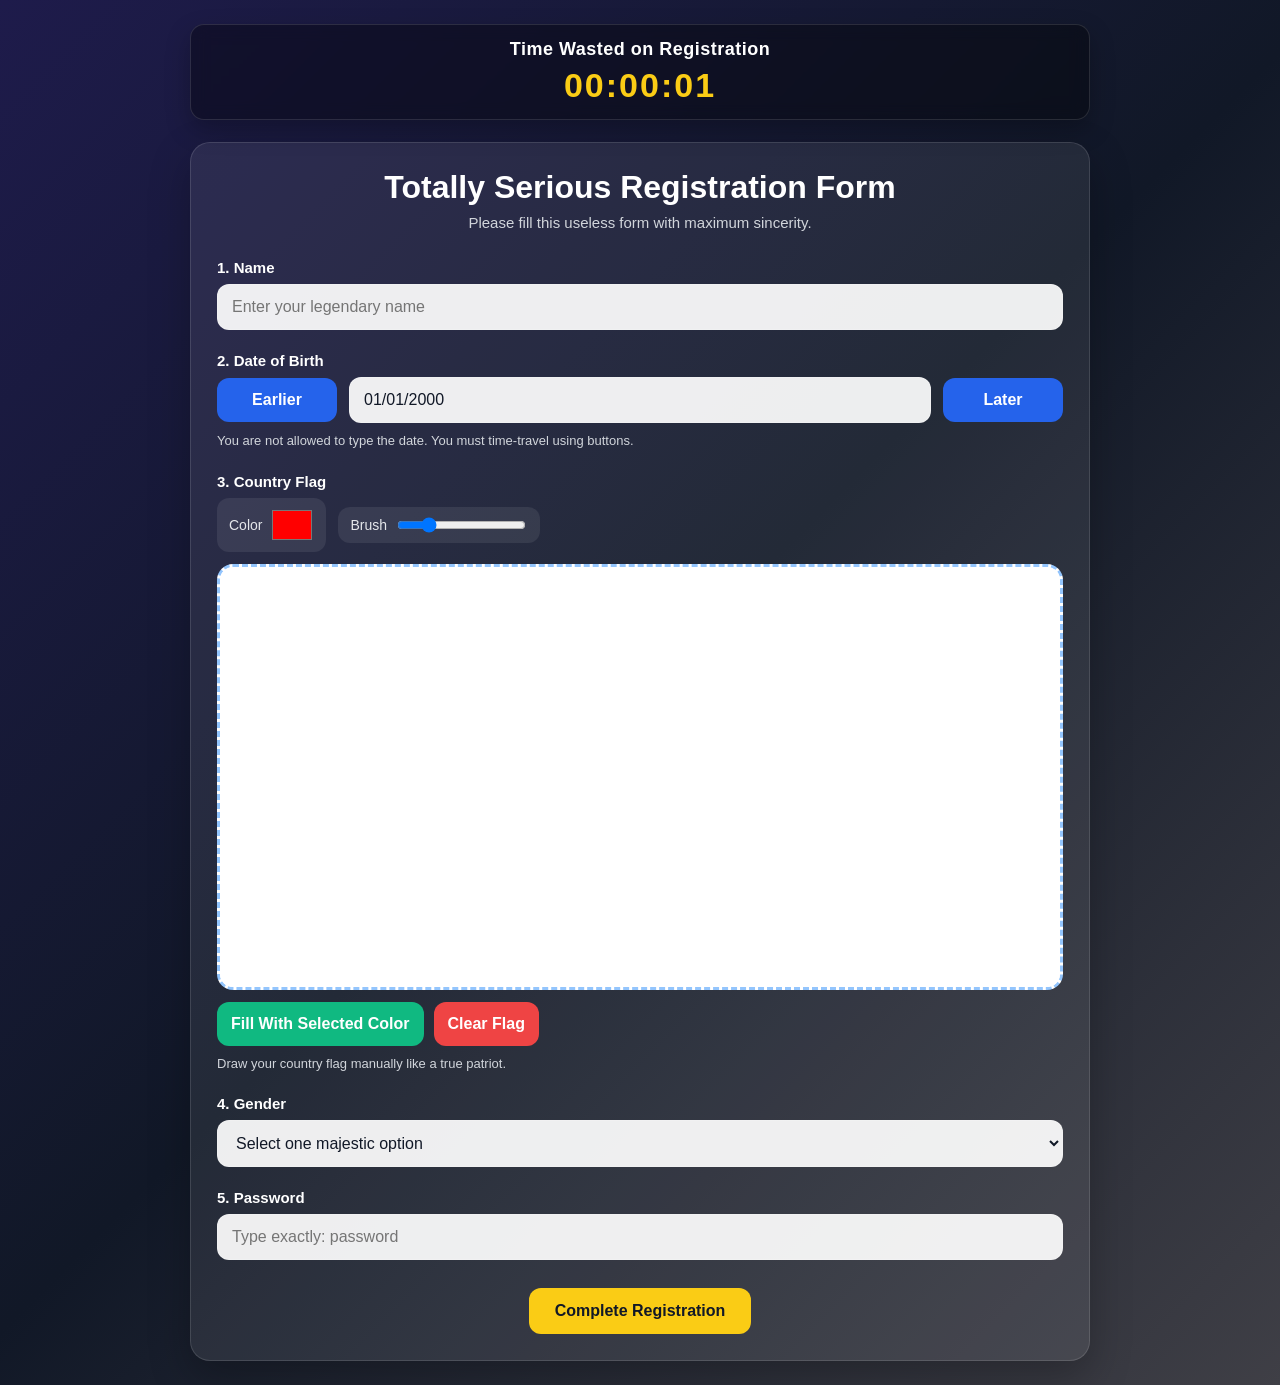
==== index.html @ bf83238d "verify" ====
<!DOCTYPE html>
<html lang="en">
<head>
  <meta charset="UTF-8" />
  <meta name="viewport" content="width=device-width, initial-scale=1.0" />
  <title>Backchod Registration</title>
  <style>
    * {
      box-sizing: border-box;
    }

    body {
      margin: 0;
      font-family: Arial, Helvetica, sans-serif;
      background: linear-gradient(135deg, #1e1b4b, #111827, #3f3f46);
      color: #fff;
      min-height: 100vh;
      padding: 24px;
    }

    .page {
      max-width: 900px;
      margin: 0 auto;
    }

    .wasted-time {
      position: sticky;
      top: 0;
      z-index: 10;
      background: rgba(0, 0, 0, 0.35);
      backdrop-filter: blur(8px);
      border: 1px solid rgba(255,255,255,0.12);
      border-radius: 14px;
      padding: 14px 18px;
      margin-bottom: 22px;
      text-align: center;
      box-shadow: 0 10px 24px rgba(0,0,0,0.25);
    }

    .wasted-time h1 {
      margin: 0 0 6px 0;
      font-size: 18px;
      font-weight: 700;
      letter-spacing: 0.5px;
    }

    .timer {
      font-size: 34px;
      font-weight: 800;
      color: #facc15;
      letter-spacing: 2px;
    }

    .card {
      background: rgba(255,255,255,0.08);
      border: 1px solid rgba(255,255,255,0.12);
      border-radius: 20px;
      padding: 26px;
      box-shadow: 0 16px 40px rgba(0,0,0,0.25);
    }

    .title {
      text-align: center;
      margin: 0 0 8px 0;
      font-size: 32px;
    }

    .subtitle {
      text-align: center;
      margin: 0 0 28px 0;
      color: #d1d5db;
      font-size: 15px;
    }

    .field {
      margin-bottom: 22px;
    }

    label {
      display: block;
      margin-bottom: 8px;
      font-weight: 700;
      font-size: 15px;
    }

    input,
    select,
    button {
      font: inherit;
    }

    input[type="text"],
    .date-display,
    select {
      width: 100%;
      padding: 13px 14px;
      border-radius: 12px;
      border: 1px solid rgba(255,255,255,0.15);
      background: rgba(255,255,255,0.92);
      color: #111827;
      outline: none;
    }

    input[type="text"]:focus,
    select:focus {
      border-color: #60a5fa;
      box-shadow: 0 0 0 3px rgba(96,165,250,0.2);
    }

    .date-controls {
      display: grid;
      grid-template-columns: 120px 1fr 120px;
      gap: 12px;
      align-items: center;
    }

    .btn {
      border: none;
      border-radius: 12px;
      padding: 13px 14px;
      cursor: pointer;
      font-weight: 700;
      transition: 0.2s ease;
    }

    .btn:hover {
      transform: translateY(-1px);
    }

    .btn-small {
      background: #2563eb;
      color: white;
    }

    .btn-small:hover {
      background: #1d4ed8;
    }

    .flag-tools {
      display: flex;
      flex-wrap: wrap;
      gap: 12px;
      margin-bottom: 12px;
      align-items: center;
    }

    .tool-group {
      display: flex;
      align-items: center;
      gap: 8px;
      background: rgba(255,255,255,0.08);
      padding: 8px 12px;
      border-radius: 12px;
    }

    .tool-group span {
      font-size: 14px;
      color: #e5e7eb;
    }

    input[type="color"] {
      width: 44px;
      height: 38px;
      border: none;
      background: transparent;
      padding: 0;
      cursor: pointer;
    }

    input[type="range"] {
      cursor: pointer;
    }

    canvas {
      width: 100%;
      max-width: 100%;
      height: auto;
      background: #ffffff;
      border: 3px dashed #93c5fd;
      border-radius: 16px;
      display: block;
      touch-action: none;
    }

    .canvas-actions {
      display: flex;
      gap: 10px;
      margin-top: 12px;
    }

    .btn-clear {
      background: #ef4444;
      color: white;
    }

    .btn-clear:hover {
      background: #dc2626;
    }

    .btn-fill {
      background: #10b981;
      color: white;
    }

    .btn-fill:hover {
      background: #059669;
    }

    .help-text {
      margin-top: 8px;
      color: #d1d5db;
      font-size: 13px;
      line-height: 1.5;
    }

    .message {
      margin-top: 8px;
      font-size: 14px;
      font-weight: 700;
    }

    .error {
      color: #fca5a5;
    }

    .success {
      color: #86efac;
    }

    .submit-wrap {
      text-align: center;
      margin-top: 28px;
    }

    .submit-btn {
      background: #facc15;
      color: #111827;
      padding: 14px 26px;
      font-size: 16px;
      min-width: 220px;
    }

    .submit-btn:hover {
      background: #eab308;
    }

    .result {
      margin-top: 22px;
      padding: 16px;
      border-radius: 14px;
      background: rgba(255,255,255,0.08);
      border: 1px solid rgba(255,255,255,0.1);
      line-height: 1.6;
      display: none;
    }

    @media (max-width: 700px) {
      .date-controls {
        grid-template-columns: 1fr;
      }

      .title {
        font-size: 26px;
      }

      .timer {
        font-size: 28px;
      }

      .card {
        padding: 18px;
      }
    }
  </style>
</head>
<body>
  <div class="page">
    <div class="wasted-time">
      <h1>Time Wasted on Registration</h1>
      <div class="timer" id="timer">00:00:00</div>
    </div>

    <div class="card">
      <h2 class="title">Totally Serious Registration Form</h2>
      <p class="subtitle">Please fill this useless form with maximum sincerity.</p>

      <form id="registrationForm">
        <div class="field">
          <label for="name">1. Name</label>
          <input type="text" id="name" placeholder="Enter your legendary name" required />
        </div>

        <div class="field">
          <label>2. Date of Birth</label>
          <div class="date-controls">
            <button type="button" class="btn btn-small" id="earlierBtn">Earlier</button>
            <div class="date-display" id="dateDisplay">01/01/2000</div>
            <button type="button" class="btn btn-small" id="laterBtn">Later</button>
          </div>
          <div class="help-text">
            You are not allowed to type the date. You must time-travel using buttons.
          </div>
        </div>

        <div class="field">
          <label>3. Country Flag</label>
          <div class="flag-tools">
            <div class="tool-group">
              <span>Color</span>
              <input type="color" id="colorPicker" value="#ff0000" />
            </div>

            <div class="tool-group">
              <span>Brush</span>
              <input type="range" id="brushSize" min="2" max="30" value="8" />
            </div>
          </div>

          <canvas id="flagCanvas" width="760" height="380"></canvas>

          <div class="canvas-actions">
            <button type="button" class="btn btn-fill" id="fillCanvasBtn">Fill With Selected Color</button>
            <button type="button" class="btn btn-clear" id="clearCanvasBtn">Clear Flag</button>
          </div>

          <div class="help-text">
            Draw your country flag manually like a true patriot.
          </div>
        </div>

        <div class="field">
          <label for="gender">4. Gender</label>
          <select id="gender" required>
            <option value="">Select one majestic option</option>
            <option>Male</option>
            <option>Female</option>
            <option>Non-binary</option>
            <option>Agender</option>
            <option>Bigender</option>
            <option>Genderfluid</option>
            <option>Transgender</option>
            <option>Intersex</option>
            <option>Two-Spirit</option>
            <option>Demiboy</option>
            <option>Demigirl</option>
            <option>Androgynous</option>
            <option>Questioning</option>
            <option>Prefer not to say</option>
            <option>Prefer to say too much</option>
            <option>Ancient Being</option>
            <option>Attack Helicopter</option>
            <option>Toaster</option>
            <option>Quantum Fog</option>
            <option>NPC</option>
            <option>Main Character</option>
            <option>Side Character</option>
            <option>Villain Arc</option>
            <option>Cosmic Dust</option>
            <option>Glitch Entity</option>
            <option>Moonlight Creature</option>
            <option>WiFi Spirit</option>
            <option>Keyboard Warrior</option>
            <option>Professional Confusion</option>
            <option>Certified Backchod</option>
            <option>Chaotic Neutral</option>
            <option>Spreadsheet Monster</option>
            <option>Low Battery Human</option>
            <option>Sleep-Deprived Legend</option>
            <option>Parallel Universe Version</option>
            <option>My Lawyer Advised Silence</option>
            <option>Undefined</option>
            <option>Otherworldly</option>
            <option>God Mode</option>
            <option>Demo User</option>
          </select>
        </div>

        <div class="field">
          <label for="passwordField">5. Password</label>
          <input
            type="text"
            id="passwordField"
            placeholder='Type exactly: password'
            autocomplete="off"
            required
          />
          <div class="message" id="passwordMessage"></div>
        </div>

        <div class="submit-wrap">
          <button type="submit" class="btn submit-btn">Complete Registration</button>
        </div>

        <div class="result" id="resultBox"></div>
      </form>
    </div>
  </div>

  <script>
    // ---------------- TIMER ----------------
    let secondsSpent = 0;
    const timerEl = document.getElementById("timer");

    function formatTime(totalSeconds) {
      const hrs = String(Math.floor(totalSeconds / 3600)).padStart(2, "0");
      const mins = String(Math.floor((totalSeconds % 3600) / 60)).padStart(2, "0");
      const secs = String(totalSeconds % 60).padStart(2, "0");
      return `${hrs}:${mins}:${secs}`;
    }

    setInterval(() => {
      secondsSpent++;
      timerEl.textContent = formatTime(secondsSpent);
    }, 1000);

    // ---------------- DATE CONTROL ----------------
    let currentDate = new Date(2000, 0, 1); // 01/01/2000
    const dateDisplay = document.getElementById("dateDisplay");
    const earlierBtn = document.getElementById("earlierBtn");
    const laterBtn = document.getElementById("laterBtn");

    function renderDate() {
      const dd = String(currentDate.getDate()).padStart(2, "0");
      const mm = String(currentDate.getMonth() + 1).padStart(2, "0");
      const yyyy = currentDate.getFullYear();
      dateDisplay.textContent = `${dd}/${mm}/${yyyy}`;
    }

    earlierBtn.addEventListener("click", () => {
      currentDate.setDate(currentDate.getDate() - 1);
      renderDate();
    });

    laterBtn.addEventListener("click", () => {
      currentDate.setDate(currentDate.getDate() + 1);
      renderDate();
    });

    renderDate();

    // ---------------- FLAG DRAWING CANVAS ----------------
    const canvas = document.getElementById("flagCanvas");
    const ctx = canvas.getContext("2d");
    const colorPicker = document.getElementById("colorPicker");
    const brushSize = document.getElementById("brushSize");
    const clearCanvasBtn = document.getElementById("clearCanvasBtn");
    const fillCanvasBtn = document.getElementById("fillCanvasBtn");

    let isDrawing = false;
    let hasDrawnSomething = false;

    function paintCanvasWhite() {
      ctx.fillStyle = "#ffffff";
      ctx.fillRect(0, 0, canvas.width, canvas.height);
    }

    paintCanvasWhite();
    ctx.lineCap = "round";
    ctx.lineJoin = "round";

    function getCanvasPos(e) {
      const rect = canvas.getBoundingClientRect();
      let clientX, clientY;

      if (e.touches && e.touches[0]) {
        clientX = e.touches[0].clientX;
        clientY = e.touches[0].clientY;
      } else {
        clientX = e.clientX;
        clientY = e.clientY;
      }

      const scaleX = canvas.width / rect.width;
      const scaleY = canvas.height / rect.height;

      return {
        x: (clientX - rect.left) * scaleX,
        y: (clientY - rect.top) * scaleY
      };
    }

    function startDraw(e) {
      isDrawing = true;
      const pos = getCanvasPos(e);
      ctx.beginPath();
      ctx.moveTo(pos.x, pos.y);
      hasDrawnSomething = true;
    }

    function draw(e) {
      if (!isDrawing) return;
      e.preventDefault();
      const pos = getCanvasPos(e);
      ctx.strokeStyle = colorPicker.value;
      ctx.lineWidth = brushSize.value;
      ctx.lineTo(pos.x, pos.y);
      ctx.stroke();
    }

    function stopDraw() {
      isDrawing = false;
      ctx.beginPath();
    }

    canvas.addEventListener("mousedown", startDraw);
    canvas.addEventListener("mousemove", draw);
    canvas.addEventListener("mouseup", stopDraw);
    canvas.addEventListener("mouseleave", stopDraw);

    canvas.addEventListener("touchstart", startDraw, { passive: false });
    canvas.addEventListener("touchmove", draw, { passive: false });
    canvas.addEventListener("touchend", stopDraw);

    clearCanvasBtn.addEventListener("click", () => {
      paintCanvasWhite();
      hasDrawnSomething = false;
    });

    fillCanvasBtn.addEventListener("click", () => {
      ctx.fillStyle = colorPicker.value;
      ctx.fillRect(0, 0, canvas.width, canvas.height);
      hasDrawnSomething = true;
    });

    // ---------------- PASSWORD VALIDATION ----------------
    const passwordField = document.getElementById("passwordField");
    const passwordMessage = document.getElementById("passwordMessage");

    function validatePassword() {
      const value = passwordField.value;

      if (value.length === 0) {
        passwordMessage.textContent = "";
        passwordMessage.className = "message";
        return false;
      }

      if (value === "password") {
        passwordMessage.textContent = "Correct spelling. Password accepted.";
        passwordMessage.className = "message success";
        return true;
      } else {
        passwordMessage.textContent = "Wrong spelling.";
        passwordMessage.className = "message error";
        return false;
      }
    }

    passwordField.addEventListener("input", validatePassword);

    // ---------------- FORM SUBMIT ----------------
    const form = document.getElementById("registrationForm");
    const resultBox = document.getElementById("resultBox");

    form.addEventListener("submit", function (e) {
  e.preventDefault();

  const name = document.getElementById("name").value.trim();
  const gender = document.getElementById("gender").value;
  const passwordOk = validatePassword();

  if (!name) {
    alert("Please enter your name.");
    return;
  }

  if (!gender) {
    alert("Please select your gender.");
    return;
  }

  if (!hasDrawnSomething) {
    alert("Please draw your country flag.");
    return;
  }

  if (!passwordOk) {
    alert('Password is wrong. Type exactly "password".');
    return;
  }

  localStorage.setItem("bc_name", name);
  localStorage.setItem("bc_dob", dateDisplay.textContent);
  localStorage.setItem("bc_gender", gender);
  localStorage.setItem("bc_time_wasted", formatTime(secondsSpent));
  localStorage.setItem("bc_flag_drawn", "yes");

  resultBox.style.display = "block";
  resultBox.innerHTML = `
    <strong>Registration completed successfully.</strong><br>
    Redirecting to identity verification chamber...
  `;

  setTimeout(() => {
    window.location.href = "verify.html";
  }, 1200);
});
  </script>
</body>
</html>
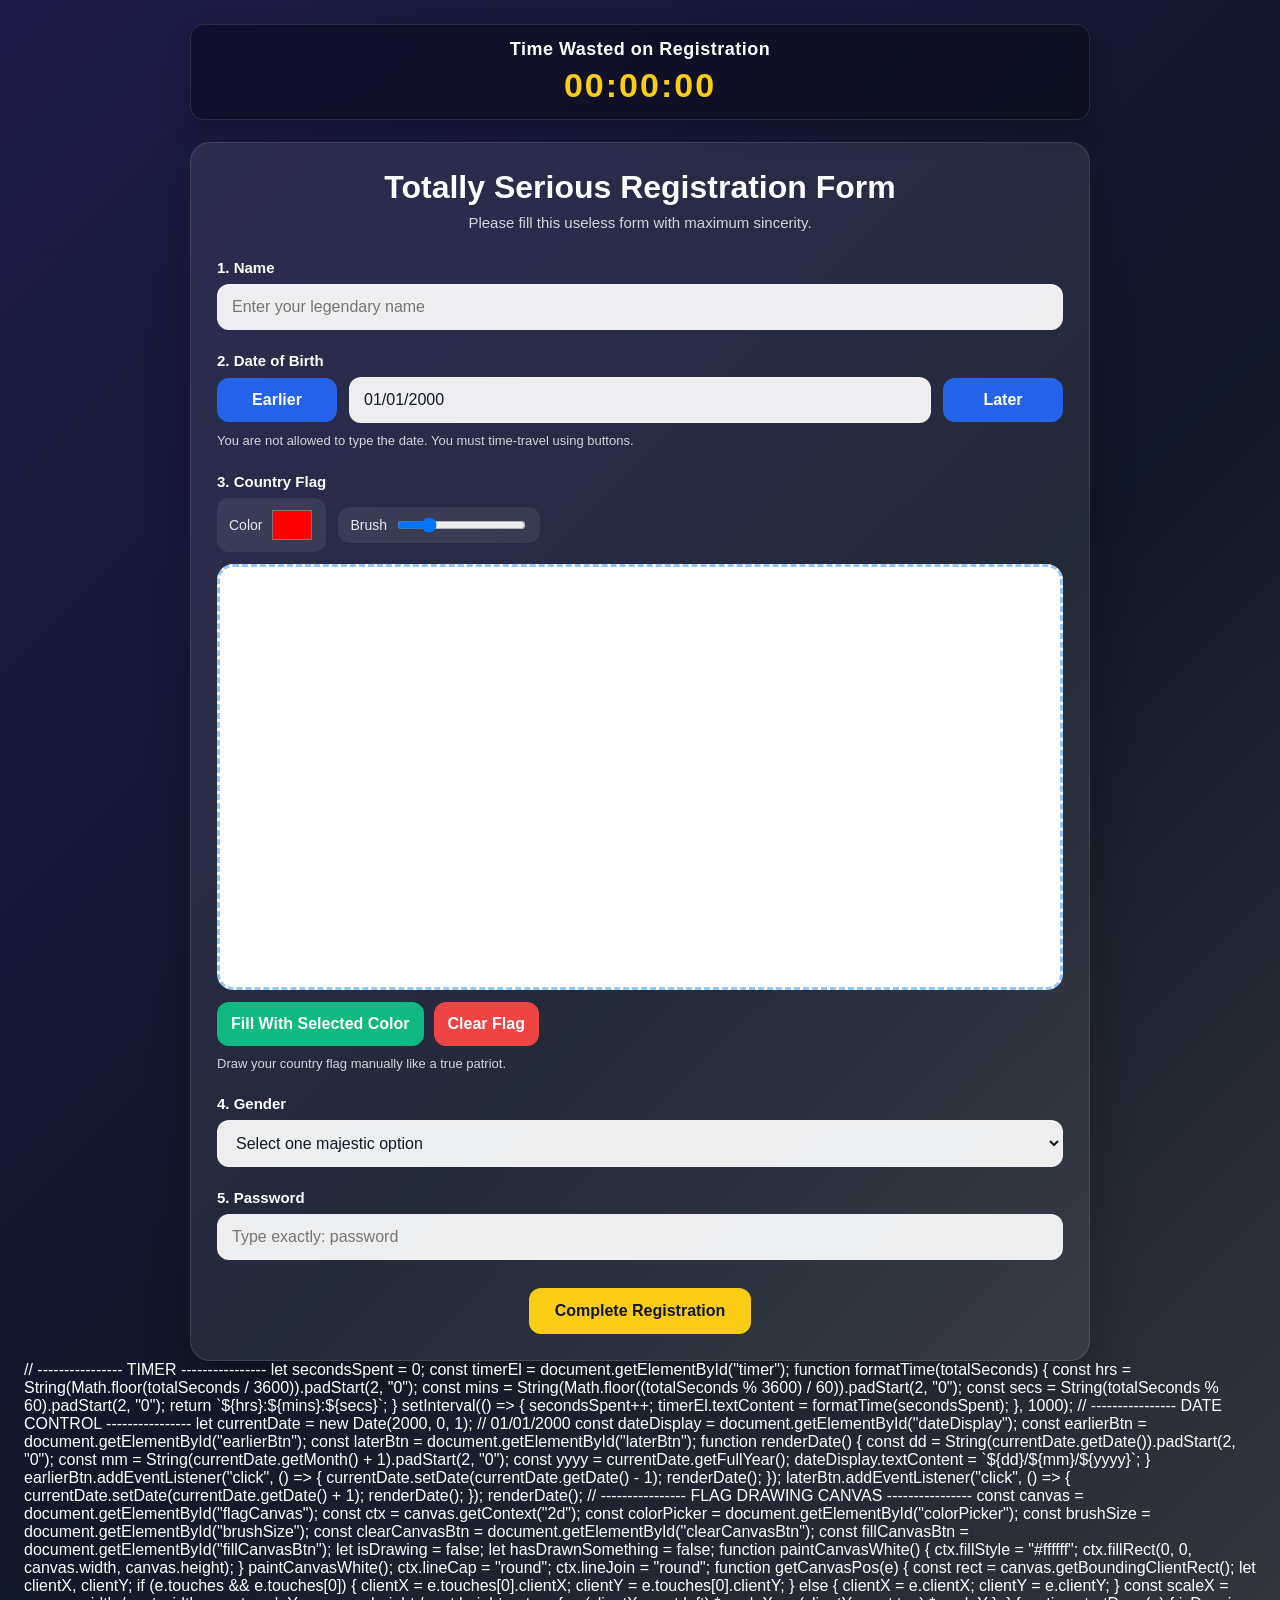
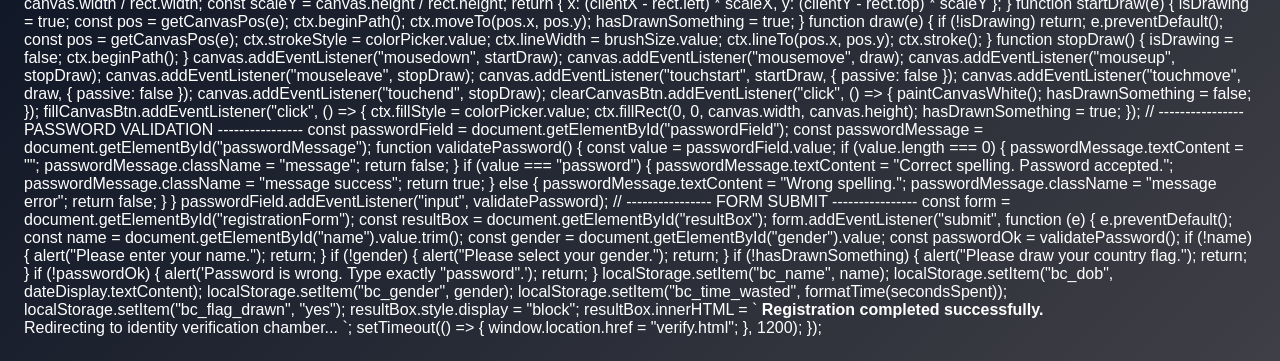
==== commit f1bb9ebf: "google anyaltics" ====
--- a/index.html
+++ b/index.html
@@ -397,6 +397,16 @@
   </div>
 
   <script>
+
+    <!-- Google tag (gtag.js) -->
+<script async src="https://www.googletagmanager.com/gtag/js?id=G-4QYVGGG0F1"></script>
+<script>
+  window.dataLayer = window.dataLayer || [];
+  function gtag(){dataLayer.push(arguments);}
+  gtag('js', new Date());
+
+  gtag('config', 'G-4QYVGGG0F1');
+</script>
     // ---------------- TIMER ----------------
     let secondsSpent = 0;
     const timerEl = document.getElementById("timer");
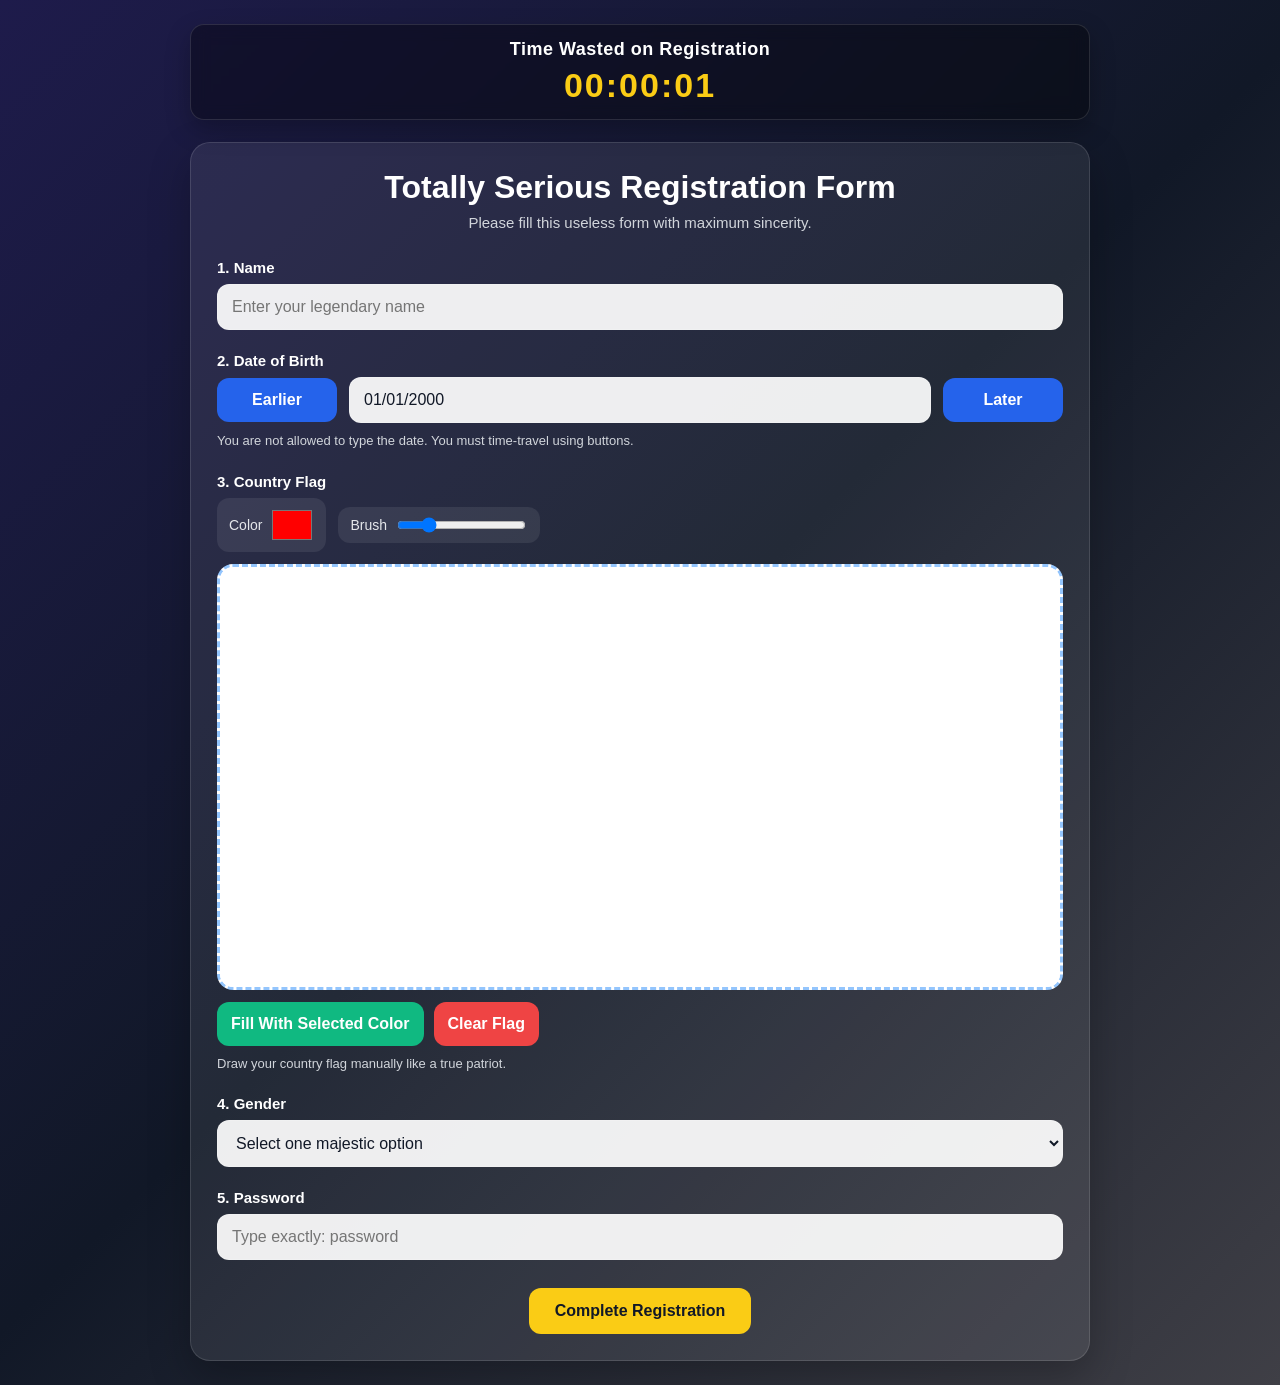
==== commit 7a164d37: "google anyaltics" ====
--- a/index.html
+++ b/index.html
@@ -396,7 +396,6 @@
     </div>
   </div>
 
-  <script>
 
     <!-- Google tag (gtag.js) -->
 <script async src="https://www.googletagmanager.com/gtag/js?id=G-4QYVGGG0F1"></script>
@@ -407,6 +406,9 @@
 
   gtag('config', 'G-4QYVGGG0F1');
 </script>
+  <script>
+
+
     // ---------------- TIMER ----------------
     let secondsSpent = 0;
     const timerEl = document.getElementById("timer");
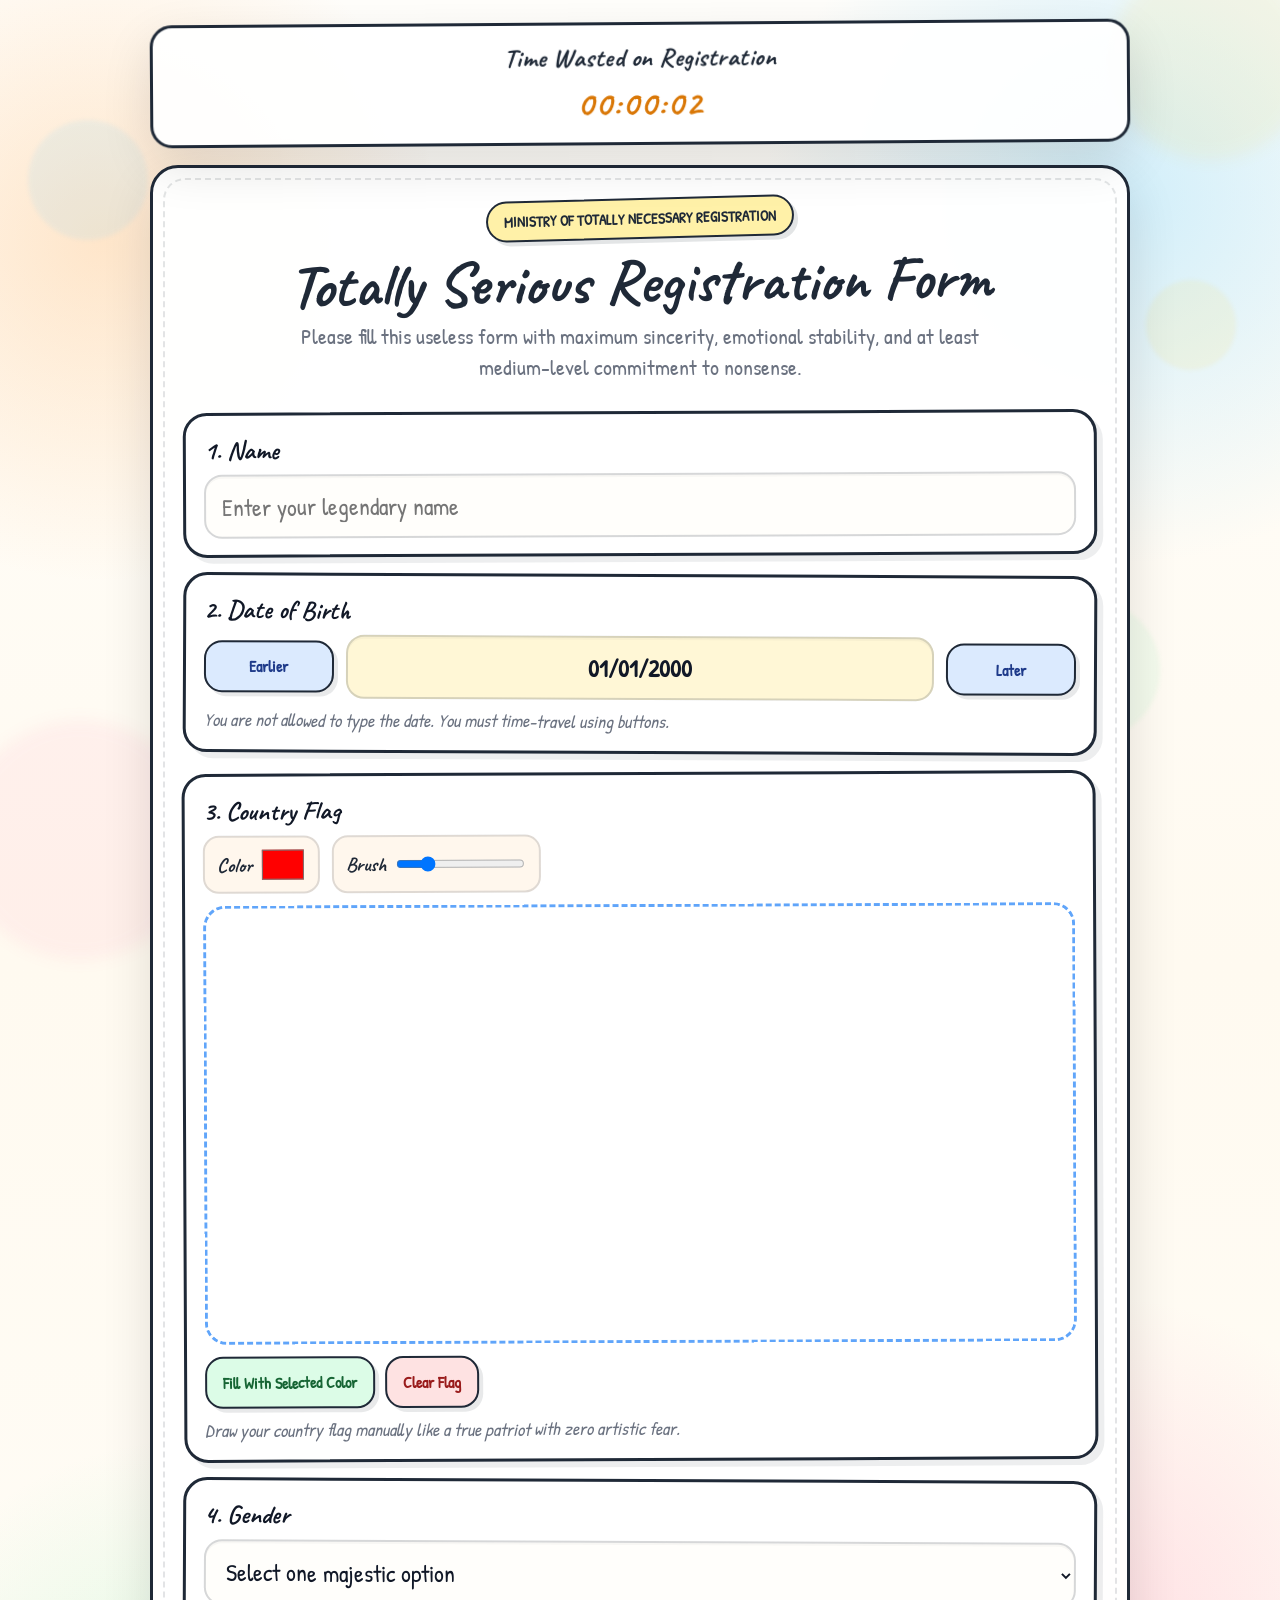
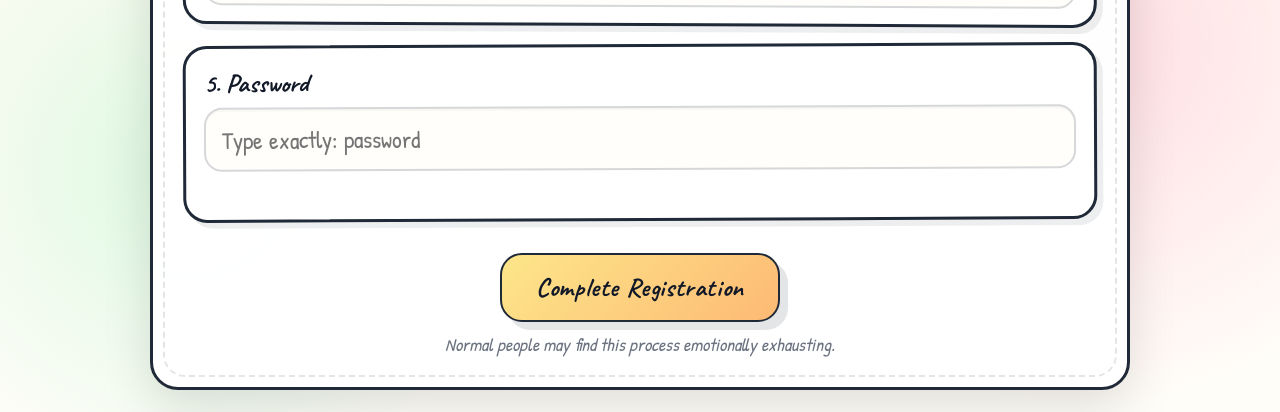
==== commit 1ea87697: "new design" ====
--- a/index.html
+++ b/index.html
@@ -4,83 +4,231 @@
   <meta charset="UTF-8" />
   <meta name="viewport" content="width=device-width, initial-scale=1.0" />
   <title>Backchod Registration</title>
+
+  <link rel="preconnect" href="https://fonts.googleapis.com">
+  <link rel="preconnect" href="https://fonts.gstatic.com" crossorigin>
+  <link href="https://fonts.googleapis.com/css2?family=Caveat:wght@500;700&family=Patrick+Hand&display=swap" rel="stylesheet">
+
   <style>
     * {
       box-sizing: border-box;
     }
 
+    :root {
+      --paper: #fffdf8;
+      --ink: #1f2937;
+      --muted: #6b7280;
+      --yellow: #ffd84d;
+      --pink: #ff8fb1;
+      --blue: #7dd3fc;
+      --green: #86efac;
+      --red: #fca5a5;
+      --orange: #fdba74;
+      --line: rgba(31, 41, 55, 0.14);
+      --shadow: 0 18px 50px rgba(0, 0, 0, 0.12);
+    }
+
+    html {
+      scroll-behavior: smooth;
+    }
+
     body {
       margin: 0;
-      font-family: Arial, Helvetica, sans-serif;
-      background: linear-gradient(135deg, #1e1b4b, #111827, #3f3f46);
-      color: #fff;
+      color: var(--ink);
+      font-family: "Patrick Hand", cursive;
       min-height: 100vh;
-      padding: 24px;
+      padding: 22px;
+      background:
+        radial-gradient(circle at 8% 12%, rgba(253,186,116,0.35), transparent 16%),
+        radial-gradient(circle at 88% 10%, rgba(125,211,252,0.35), transparent 17%),
+        radial-gradient(circle at 15% 88%, rgba(134,239,172,0.28), transparent 16%),
+        radial-gradient(circle at 85% 82%, rgba(255,143,177,0.28), transparent 18%),
+        linear-gradient(180deg, #fffefb, #fffaf0 48%, #fffdf8);
+      overflow-x: hidden;
+      position: relative;
+    }
+
+    body::before,
+    body::after {
+      content: "";
+      position: fixed;
+      border-radius: 50%;
+      filter: blur(8px);
+      z-index: 0;
+      pointer-events: none;
+      opacity: 0.45;
+    }
+
+    body::before {
+      width: 200px;
+      height: 200px;
+      top: -40px;
+      right: -30px;
+      background: rgba(255, 216, 77, 0.25);
+    }
+
+    body::after {
+      width: 240px;
+      height: 240px;
+      bottom: -60px;
+      left: -40px;
+      background: rgba(255, 143, 177, 0.22);
+    }
+
+    .paint-splash {
+      position: fixed;
+      border-radius: 50%;
+      z-index: 0;
+      pointer-events: none;
+      filter: blur(2px);
+      opacity: 0.45;
+    }
+
+    .s1 {
+      width: 120px;
+      height: 120px;
+      top: 120px;
+      left: 28px;
+      background: rgba(125, 211, 252, 0.28);
+    }
+
+    .s2 {
+      width: 90px;
+      height: 90px;
+      top: 280px;
+      right: 44px;
+      background: rgba(255, 216, 77, 0.24);
+    }
+
+    .s3 {
+      width: 140px;
+      height: 140px;
+      bottom: 160px;
+      right: 120px;
+      background: rgba(134, 239, 172, 0.22);
     }
 
     .page {
-      max-width: 900px;
+      max-width: 980px;
       margin: 0 auto;
+      position: relative;
+      z-index: 1;
     }
 
     .wasted-time {
       position: sticky;
-      top: 0;
-      z-index: 10;
-      background: rgba(0, 0, 0, 0.35);
-      backdrop-filter: blur(8px);
-      border: 1px solid rgba(255,255,255,0.12);
-      border-radius: 14px;
-      padding: 14px 18px;
-      margin-bottom: 22px;
+      top: 12px;
+      z-index: 20;
+      margin-bottom: 20px;
+      padding: 16px 18px;
       text-align: center;
-      box-shadow: 0 10px 24px rgba(0,0,0,0.25);
+      background: rgba(255,255,255,0.92);
+      border: 3px solid var(--ink);
+      border-radius: 22px;
+      box-shadow: var(--shadow);
+      transform: rotate(-0.4deg);
     }
 
     .wasted-time h1 {
       margin: 0 0 6px 0;
-      font-size: 18px;
+      font-size: 26px;
+      font-family: "Caveat", cursive;
+      letter-spacing: 0.5px;
+    }
+
+    .timer {
+      font-size: 36px;
       font-weight: 700;
-      letter-spacing: 0.5px;
-    }
-
-    .timer {
-      font-size: 34px;
-      font-weight: 800;
-      color: #facc15;
+      font-family: "Caveat", cursive;
+      color: #d97706;
       letter-spacing: 2px;
     }
 
     .card {
-      background: rgba(255,255,255,0.08);
-      border: 1px solid rgba(255,255,255,0.12);
-      border-radius: 20px;
-      padding: 26px;
-      box-shadow: 0 16px 40px rgba(0,0,0,0.25);
+      position: relative;
+      background: rgba(255,255,255,0.96);
+      border: 3px solid var(--ink);
+      border-radius: 28px;
+      padding: 30px;
+      box-shadow: var(--shadow);
+      overflow: hidden;
+    }
+
+    .card::before {
+      content: "";
+      position: absolute;
+      inset: 10px;
+      border: 2px dashed rgba(31,41,55,0.12);
+      border-radius: 22px;
+      pointer-events: none;
+    }
+
+    .hero-badge {
+      display: inline-block;
+      margin: 0 auto 12px auto;
+      padding: 8px 16px;
+      border-radius: 999px;
+      background: #fff1a8;
+      border: 2px solid var(--ink);
+      font-size: 15px;
+      font-weight: 700;
+      transform: rotate(-1.5deg);
+      box-shadow: 4px 4px 0 rgba(31,41,55,0.12);
     }
 
     .title {
       text-align: center;
       margin: 0 0 8px 0;
-      font-size: 32px;
+      font-size: clamp(38px, 6vw, 62px);
+      font-family: "Caveat", cursive;
+      line-height: 1;
+      transform: rotate(-0.8deg);
     }
 
     .subtitle {
       text-align: center;
-      margin: 0 0 28px 0;
-      color: #d1d5db;
-      font-size: 15px;
+      margin: 0 auto 28px auto;
+      color: var(--muted);
+      font-size: 22px;
+      line-height: 1.4;
+      max-width: 740px;
     }
 
     .field {
-      margin-bottom: 22px;
+      position: relative;
+      margin-bottom: 18px;
+      padding: 18px 18px 16px 18px;
+      background: #fff;
+      border: 3px solid var(--ink);
+      border-radius: 24px;
+      box-shadow: 6px 6px 0 rgba(31,41,55,0.08);
+      transition: 0.18s ease;
+    }
+
+    .field:hover {
+      transform: translateY(-2px) rotate(-0.3deg);
+    }
+
+    .field:nth-child(odd) {
+      transform: rotate(-0.25deg);
+    }
+
+    .field:nth-child(even) {
+      transform: rotate(0.25deg);
+    }
+
+    .field:nth-child(odd):hover,
+    .field:nth-child(even):hover {
+      transform: translateY(-2px) rotate(0deg);
     }
 
     label {
       display: block;
       margin-bottom: 8px;
+      font-size: 26px;
+      font-family: "Caveat", cursive;
       font-weight: 700;
-      font-size: 15px;
+      color: #111827;
     }
 
     input,
@@ -93,47 +241,55 @@
     .date-display,
     select {
       width: 100%;
-      padding: 13px 14px;
-      border-radius: 12px;
-      border: 1px solid rgba(255,255,255,0.15);
-      background: rgba(255,255,255,0.92);
+      padding: 14px 16px;
+      border-radius: 18px;
+      border: 2px solid rgba(31,41,55,0.18);
+      background: #fffefb;
       color: #111827;
       outline: none;
+      font-size: 24px;
+      font-family: "Patrick Hand", cursive;
+      box-shadow: inset 0 2px 0 rgba(31,41,55,0.03);
+      transition: 0.18s ease;
     }
 
     input[type="text"]:focus,
     select:focus {
-      border-color: #60a5fa;
-      box-shadow: 0 0 0 3px rgba(96,165,250,0.2);
+      border-color: #38bdf8;
+      box-shadow: 0 0 0 4px rgba(56,189,248,0.18);
     }
 
     .date-controls {
       display: grid;
-      grid-template-columns: 120px 1fr 120px;
+      grid-template-columns: 130px 1fr 130px;
       gap: 12px;
       align-items: center;
     }
 
+    .date-display {
+      text-align: center;
+      font-weight: 700;
+      background: #fff7d6;
+    }
+
     .btn {
-      border: none;
-      border-radius: 12px;
-      padding: 13px 14px;
+      border: 2px solid var(--ink);
+      border-radius: 18px;
+      padding: 13px 16px;
       cursor: pointer;
       font-weight: 700;
-      transition: 0.2s ease;
+      font-family: "Patrick Hand", cursive;
+      transition: 0.18s ease;
+      box-shadow: 4px 4px 0 rgba(31,41,55,0.10);
     }
 
     .btn:hover {
-      transform: translateY(-1px);
+      transform: translateY(-2px) rotate(-1deg);
     }
 
     .btn-small {
-      background: #2563eb;
-      color: white;
-    }
-
-    .btn-small:hover {
-      background: #1d4ed8;
+      background: #dbeafe;
+      color: #1e3a8a;
     }
 
     .flag-tools {
@@ -141,25 +297,26 @@
       flex-wrap: wrap;
       gap: 12px;
       margin-bottom: 12px;
-      align-items: center;
     }
 
     .tool-group {
       display: flex;
       align-items: center;
       gap: 8px;
-      background: rgba(255,255,255,0.08);
+      background: #fff7ed;
       padding: 8px 12px;
-      border-radius: 12px;
+      border-radius: 16px;
+      border: 2px solid rgba(31,41,55,0.14);
     }
 
     .tool-group span {
-      font-size: 14px;
-      color: #e5e7eb;
+      font-size: 20px;
+      font-family: "Caveat", cursive;
+      font-weight: 700;
     }
 
     input[type="color"] {
-      width: 44px;
+      width: 46px;
       height: 38px;
       border: none;
       background: transparent;
@@ -176,104 +333,477 @@
       max-width: 100%;
       height: auto;
       background: #ffffff;
-      border: 3px dashed #93c5fd;
-      border-radius: 16px;
+      border: 3px dashed #60a5fa;
+      border-radius: 22px;
       display: block;
       touch-action: none;
+      box-shadow: inset 0 0 0 6px rgba(125,211,252,0.08);
     }
 
     .canvas-actions {
       display: flex;
       gap: 10px;
       margin-top: 12px;
+      flex-wrap: wrap;
     }
 
     .btn-clear {
-      background: #ef4444;
-      color: white;
-    }
-
-    .btn-clear:hover {
-      background: #dc2626;
+      background: #fee2e2;
+      color: #991b1b;
     }
 
     .btn-fill {
-      background: #10b981;
-      color: white;
-    }
-
-    .btn-fill:hover {
-      background: #059669;
+      background: #dcfce7;
+      color: #166534;
     }
 
     .help-text {
       margin-top: 8px;
-      color: #d1d5db;
-      font-size: 13px;
+      color: var(--muted);
+      font-size: 18px;
       line-height: 1.5;
+      font-style: italic;
     }
 
     .message {
       margin-top: 8px;
-      font-size: 14px;
+      font-size: 18px;
       font-weight: 700;
+      min-height: 24px;
     }
 
     .error {
-      color: #fca5a5;
+      color: #dc2626;
     }
 
     .success {
-      color: #86efac;
+      color: #15803d;
     }
 
     .submit-wrap {
       text-align: center;
-      margin-top: 28px;
+      margin-top: 32px;
     }
 
     .submit-btn {
-      background: #facc15;
+      position: relative;
+      overflow: hidden;
+      background: linear-gradient(135deg, #fde68a, #fdba74);
       color: #111827;
-      padding: 14px 26px;
-      font-size: 16px;
-      min-width: 220px;
-    }
-
-    .submit-btn:hover {
-      background: #eab308;
+      padding: 16px 30px;
+      font-size: 26px;
+      min-width: 280px;
+      border-radius: 22px;
+      font-family: "Caveat", cursive;
+      letter-spacing: 0.6px;
+      box-shadow: 8px 8px 0 rgba(31,41,55,0.12);
+    }
+
+    .submit-btn::after {
+      content: "";
+      position: absolute;
+      inset: 0;
+      background: linear-gradient(
+        120deg,
+        transparent 0%,
+        rgba(255,255,255,0.35) 40%,
+        transparent 80%
+      );
+      transform: translateX(-120%);
+      transition: transform 0.5s ease;
+    }
+
+    .submit-btn:hover::after {
+      transform: translateX(120%);
+    }
+
+    .submit-caption {
+      margin-top: 10px;
+      color: var(--muted);
+      font-size: 18px;
+      font-style: italic;
     }
 
     .result {
       margin-top: 22px;
-      padding: 16px;
+      padding: 18px;
+      border-radius: 20px;
+      background: #eff6ff;
+      border: 2px dashed #60a5fa;
+      line-height: 1.7;
+      display: none;
+      font-size: 20px;
+      animation: resultPop 0.35s ease;
+    }
+
+    @keyframes resultPop {
+      from {
+        opacity: 0;
+        transform: translateY(10px) scale(0.98);
+      }
+      to {
+        opacity: 1;
+        transform: translateY(0) scale(1);
+      }
+    }
+
+    /* Modal */
+    .modal-overlay {
+      position: fixed;
+      inset: 0;
+      background: rgba(20, 20, 20, 0.48);
+      backdrop-filter: blur(8px);
+      display: none;
+      align-items: center;
+      justify-content: center;
+      z-index: 200;
+      padding: 18px;
+    }
+
+    .modal-overlay.show {
+      display: flex;
+    }
+
+    .captcha-modal {
+      width: min(760px, 100%);
+      background: #fffdf8;
+      border: 3px solid var(--ink);
+      border-radius: 28px;
+      box-shadow: 0 28px 70px rgba(0,0,0,0.18);
+      overflow: hidden;
+      animation: modalPop 0.25s ease;
+    }
+
+    @keyframes modalPop {
+      from {
+        opacity: 0;
+        transform: translateY(10px) scale(0.98);
+      }
+      to {
+        opacity: 1;
+        transform: translateY(0) scale(1);
+      }
+    }
+
+    .captcha-head {
+      padding: 18px 22px;
+      border-bottom: 2px dashed rgba(31,41,55,0.16);
+      display: flex;
+      justify-content: space-between;
+      gap: 12px;
+      align-items: center;
+      background: #fff7d6;
+    }
+
+    .captcha-head h3 {
+      margin: 0;
+      font-size: 34px;
+      font-family: "Caveat", cursive;
+    }
+
+    .captcha-close {
+      border: 2px solid var(--ink);
+      background: white;
+      color: var(--ink);
       border-radius: 14px;
-      background: rgba(255,255,255,0.08);
-      border: 1px solid rgba(255,255,255,0.1);
-      line-height: 1.6;
+      width: 42px;
+      height: 42px;
+      cursor: pointer;
+      font-size: 18px;
+      font-weight: 900;
+    }
+
+    .captcha-body {
+      padding: 22px;
+      display: grid;
+      grid-template-columns: 1fr 1fr;
+      gap: 18px;
+    }
+
+    .captcha-panel {
+      background: #ffffff;
+      border: 2px solid rgba(31,41,55,0.14);
+      border-radius: 22px;
+      padding: 18px;
+      box-shadow: 5px 5px 0 rgba(31,41,55,0.06);
+    }
+
+    .captcha-panel h4 {
+      margin: 0 0 8px 0;
+      font-size: 28px;
+      color: #d97706;
+      font-family: "Caveat", cursive;
+    }
+
+    .captcha-panel p {
+      margin: 0 0 14px 0;
+      color: var(--muted);
+      line-height: 1.5;
+      font-size: 18px;
+    }
+
+    .fake-checkbox-row {
+      display: flex;
+      align-items: center;
+      gap: 12px;
+      background: #fff;
+      color: #111827;
+      padding: 14px;
+      border-radius: 18px;
+      cursor: pointer;
+      user-select: none;
+      border: 2px solid rgba(31,41,55,0.16);
+    }
+
+    .fake-checkbox {
+      width: 24px;
+      height: 24px;
+      border: 2px solid #64748b;
+      border-radius: 6px;
+      flex: 0 0 24px;
+      display: inline-flex;
+      align-items: center;
+      justify-content: center;
+      font-size: 16px;
+      font-weight: 900;
+    }
+
+    .fake-checkbox.checked {
+      background: #22c55e;
+      border-color: #22c55e;
+      color: white;
+    }
+
+    .captcha-progress-wrap {
+      margin-top: 14px;
       display: none;
     }
 
+    .captcha-progress-wrap.show {
+      display: block;
+    }
+
+    .captcha-progress {
+      height: 14px;
+      border-radius: 999px;
+      background: rgba(31,41,55,0.08);
+      overflow: hidden;
+      border: 1px solid rgba(31,41,55,0.08);
+    }
+
+    .captcha-progress-bar {
+      width: 0%;
+      height: 100%;
+      background: linear-gradient(90deg, #7dd3fc, #f9a8d4, #facc15);
+      transition: width 0.35s ease;
+    }
+
+    .captcha-status {
+      margin-top: 12px;
+      min-height: 64px;
+      font-weight: 700;
+      line-height: 1.5;
+      color: #92400e;
+      font-size: 20px;
+    }
+
+    .advanced-prompt {
+      background: #fef3c7;
+      color: #111827;
+      border-radius: 18px;
+      padding: 14px;
+      font-weight: 700;
+      letter-spacing: 0.5px;
+      margin-bottom: 12px;
+      text-align: center;
+      font-size: 26px;
+      font-family: "Caveat", cursive;
+      border: 2px solid rgba(31,41,55,0.12);
+    }
+
+    .advanced-row {
+      display: flex;
+      gap: 10px;
+      flex-wrap: wrap;
+    }
+
+    .advanced-row input {
+      flex: 1 1 220px;
+    }
+
+    .advanced-btn {
+      background: #dcfce7;
+      color: #166534;
+      border: 2px solid var(--ink);
+      border-radius: 16px;
+      padding: 14px 18px;
+      cursor: pointer;
+      font-weight: 700;
+      font-size: 20px;
+      font-family: "Patrick Hand", cursive;
+    }
+
+    .advanced-msg {
+      margin-top: 10px;
+      min-height: 28px;
+      font-weight: 700;
+      opacity: 1;
+      transition: opacity 0.15s ease, transform 0.15s ease;
+      font-size: 20px;
+    }
+
+    .advanced-hint {
+      margin-top: 8px;
+      color: var(--muted);
+      font-size: 16px;
+      font-style: italic;
+    }
+
+    .captcha-body-single {
+      grid-template-columns: 1fr;
+    }
+
+    #basicCaptchaPanel,
+    #advancedCaptchaPanel {
+      max-width: 520px;
+      margin: 0 auto;
+      width: 100%;
+    }
+
+    #advancedCaptchaPanel {
+      animation: resultPop 0.35s ease;
+    }
+
+    .msg-pop {
+      animation: msgPop 0.35s ease;
+    }
+
+    .input-shake {
+      animation: inputShake 0.42s ease;
+    }
+
+    .button-bump {
+      animation: buttonBump 0.28s ease;
+    }
+
+    .panel-flash {
+      animation: panelFlash 0.45s ease;
+    }
+
+    .prompt-pulse {
+      animation: promptPulse 0.35s ease;
+    }
+
+    @keyframes msgPop {
+      0% {
+        opacity: 0;
+        transform: translateY(6px) scale(0.98);
+      }
+      100% {
+        opacity: 1;
+        transform: translateY(0) scale(1);
+      }
+    }
+
+    @keyframes inputShake {
+      0%, 100% { transform: translateX(0); }
+      20% { transform: translateX(-6px); }
+      40% { transform: translateX(6px); }
+      60% { transform: translateX(-4px); }
+      80% { transform: translateX(4px); }
+    }
+
+    @keyframes buttonBump {
+      0% { transform: scale(1); }
+      50% { transform: scale(0.94); }
+      100% { transform: scale(1); }
+    }
+
+    @keyframes panelFlash {
+      0% {
+        box-shadow: 0 0 0 rgba(248,113,113,0);
+        border-color: rgba(31,41,55,0.14);
+      }
+      50% {
+        box-shadow: 0 0 0 6px rgba(248,113,113,0.10);
+        border-color: rgba(248,113,113,0.45);
+      }
+      100% {
+        box-shadow: 0 0 0 rgba(248,113,113,0);
+        border-color: rgba(31,41,55,0.14);
+      }
+    }
+
+    @keyframes promptPulse {
+      0% {
+        transform: scale(1);
+        filter: brightness(1);
+      }
+      50% {
+        transform: scale(1.02);
+        filter: brightness(1.08);
+      }
+      100% {
+        transform: scale(1);
+        filter: brightness(1);
+      }
+    }
+
     @media (max-width: 700px) {
+      body {
+        padding: 16px;
+      }
+
       .date-controls {
         grid-template-columns: 1fr;
       }
 
-      .title {
-        font-size: 26px;
-      }
-
       .timer {
         font-size: 28px;
       }
 
       .card {
         padding: 18px;
+      }
+
+      .field {
+        padding: 16px;
+      }
+
+      .canvas-actions {
+        flex-direction: column;
+      }
+
+      .submit-btn {
+        width: 100%;
+        min-width: 0;
+      }
+
+      .captcha-body {
+        grid-template-columns: 1fr;
+      }
+
+      .title {
+        font-size: 42px;
+      }
+
+      label {
+        font-size: 22px;
+      }
+
+      input[type="text"],
+      .date-display,
+      select {
+        font-size: 20px;
       }
     }
   </style>
 </head>
 <body>
+  <div class="paint-splash s1"></div>
+  <div class="paint-splash s2"></div>
+  <div class="paint-splash s3"></div>
+
   <div class="page">
     <div class="wasted-time">
       <h1>Time Wasted on Registration</h1>
@@ -281,8 +811,15 @@
     </div>
 
     <div class="card">
+      <div style="text-align:center;">
+        <div class="hero-badge">MINISTRY OF TOTALLY NECESSARY REGISTRATION</div>
+      </div>
+
       <h2 class="title">Totally Serious Registration Form</h2>
-      <p class="subtitle">Please fill this useless form with maximum sincerity.</p>
+      <p class="subtitle">
+        Please fill this useless form with maximum sincerity, emotional stability,
+        and at least medium-level commitment to nonsense.
+      </p>
 
       <form id="registrationForm">
         <div class="field">
@@ -316,7 +853,9 @@
             </div>
           </div>
 
-          <canvas id="flagCanvas" width="760" height="380"></canvas>
+          <div class="canvas-wrap">
+            <canvas id="flagCanvas" width="760" height="380"></canvas>
+          </div>
 
           <div class="canvas-actions">
             <button type="button" class="btn btn-fill" id="fillCanvasBtn">Fill With Selected Color</button>
@@ -324,7 +863,7 @@
           </div>
 
           <div class="help-text">
-            Draw your country flag manually like a true patriot.
+            Draw your country flag manually like a true patriot with zero artistic fear.
           </div>
         </div>
 
@@ -389,6 +928,7 @@
 
         <div class="submit-wrap">
           <button type="submit" class="btn submit-btn">Complete Registration</button>
+          <div class="submit-caption">Normal people may find this process emotionally exhausting.</div>
         </div>
 
         <div class="result" id="resultBox"></div>
@@ -396,22 +936,128 @@
     </div>
   </div>
 
-
-    <!-- Google tag (gtag.js) -->
-<script async src="https://www.googletagmanager.com/gtag/js?id=G-4QYVGGG0F1"></script>
-<script>
-  window.dataLayer = window.dataLayer || [];
-  function gtag(){dataLayer.push(arguments);}
-  gtag('js', new Date());
-
-  gtag('config', 'G-4QYVGGG0F1');
-</script>
+  <div class="modal-overlay" id="captchaModal">
+    <div class="captcha-modal">
+      <div class="captcha-head">
+        <h3>Captcha Verification Chamber</h3>
+        <button class="captcha-close" id="closeCaptchaBtn" type="button">×</button>
+      </div>
+
+      <div class="captcha-body captcha-body-single" id="captchaBody">
+        <div class="captcha-panel" id="basicCaptchaPanel">
+          <h4>Basic Human Verification</h4>
+          <p>Tick the box to prove you are not a robot, alien, or low-budget chatbot.</p>
+
+          <div class="fake-checkbox-row" id="fakeCaptchaRow">
+            <div class="fake-checkbox" id="fakeCheckbox"></div>
+            <div>I am not a robot</div>
+          </div>
+
+          <div class="captcha-progress-wrap" id="captchaProgressWrap">
+            <div class="captcha-progress">
+              <div class="captcha-progress-bar" id="captchaProgressBar"></div>
+            </div>
+            <div class="captcha-status" id="captchaStatus">Initializing suspicion engine...</div>
+          </div>
+        </div>
+
+        <div class="captcha-panel" id="advancedCaptchaPanel" style="display:none;">
+          <h4>Advance Backchod Captcha Verification</h4>
+          <p>For premium humans only.</p>
+
+          <div class="advanced-prompt" id="advancedPrompt">valar morghulis</div>
+
+          <div class="advanced-row">
+            <input type="text" id="advancedCaptchaInput" placeholder="Complete the phrase" />
+            <button type="button" class="advanced-btn" id="advancedCaptchaBtn">Verify</button>
+          </div>
+
+          <div class="advanced-msg" id="advancedCaptchaMsg"></div>
+          <div class="advanced-hint">Correct answer is extremely necessary for survival.</div>
+        </div>
+      </div>
+    </div>
+  </div>
+
+  <div class="modal-overlay" id="successOverlay">
+    <div class="captcha-modal" style="max-width: 560px;">
+      <div class="captcha-head">
+        <h3>Verification Complete</h3>
+      </div>
+      <div class="captcha-body captcha-body-single">
+        <div class="captcha-panel" style="text-align:center;">
+          <h4 style="margin-bottom:12px;">Identity Confirmed ✅</h4>
+          <p id="successMessage" style="font-size:28px; color:#d97706; font-weight:700; margin-bottom:10px; font-family:'Caveat', cursive;">
+            Verification done, now you are Faceless Man.
+          </p>
+          <p style="margin:0; color:#6b7280; font-size:18px;">
+            Redirecting to the identity verification chamber...
+          </p>
+        </div>
+      </div>
+    </div>
+  </div>
+
+  <!-- Google tag (gtag.js) -->
+  <!-- <script async src="https://www.googletagmanager.com/gtag/js?id=G-4QYVGGG0F1"></script>
   <script>
-
-
-    // ---------------- TIMER ----------------
+    window.dataLayer = window.dataLayer || [];
+    function gtag(){dataLayer.push(arguments);}
+    gtag('js', new Date());
+    gtag('config', 'G-4QYVGGG0F1');
+  </script>
+  -->
+
+  <script>
     let secondsSpent = 0;
     const timerEl = document.getElementById("timer");
+
+    const basicCaptchaPanel = document.getElementById("basicCaptchaPanel");
+    const advancedCaptchaPanel = document.getElementById("advancedCaptchaPanel");
+    const advancedPrompt = document.getElementById("advancedPrompt");
+
+    const successOverlay = document.getElementById("successOverlay");
+    const successMessage = document.getElementById("successMessage");
+
+    let wrongCaptchaIndex = 0;
+
+    const wrongCaptchaMessages = [
+      "Wrong phrase. The Faceless Men are disappointed.",
+      "Incorrect. Arya has removed your name from the good list.",
+      "Nope. Even Jaqen H'ghar looks confused.",
+      "Still wrong. Braavos security has been notified.",
+      "That was emotionally close, but spiritually incorrect.",
+      "Access denied. Your High Valyrian subscription has expired.",
+      "Incorrect phrase. The Many-Faced God requests a retry.",
+      "Wrong answer. Varys is judging this attempt silently.",
+      "Denied. This is why Westeros has trust issues.",
+      "Unacceptable. The wall was built for less."
+    ];
+
+    function replayAnimation(element, className) {
+      if (!element) return;
+      element.classList.remove(className);
+      void element.offsetWidth;
+      element.classList.add(className);
+    }
+
+    function showAdvancedCaptchaError() {
+      const msg = wrongCaptchaMessages[wrongCaptchaIndex % wrongCaptchaMessages.length];
+      wrongCaptchaIndex++;
+
+      advancedCaptchaMsg.textContent = "";
+      advancedCaptchaMsg.className = "advanced-msg error";
+
+      replayAnimation(advancedCaptchaInput, "input-shake");
+      replayAnimation(advancedCaptchaBtn, "button-bump");
+      replayAnimation(advancedCaptchaPanel, "panel-flash");
+      replayAnimation(advancedPrompt, "prompt-pulse");
+
+      setTimeout(() => {
+        advancedCaptchaMsg.textContent = msg;
+        advancedCaptchaMsg.className = "advanced-msg error msg-pop";
+      }, 120);
+    }
 
     function formatTime(totalSeconds) {
       const hrs = String(Math.floor(totalSeconds / 3600)).padStart(2, "0");
@@ -425,8 +1071,7 @@
       timerEl.textContent = formatTime(secondsSpent);
     }, 1000);
 
-    // ---------------- DATE CONTROL ----------------
-    let currentDate = new Date(2000, 0, 1); // 01/01/2000
+    let currentDate = new Date(2000, 0, 1);
     const dateDisplay = document.getElementById("dateDisplay");
     const earlierBtn = document.getElementById("earlierBtn");
     const laterBtn = document.getElementById("laterBtn");
@@ -450,7 +1095,6 @@
 
     renderDate();
 
-    // ---------------- FLAG DRAWING CANVAS ----------------
     const canvas = document.getElementById("flagCanvas");
     const ctx = canvas.getContext("2d");
     const colorPicker = document.getElementById("colorPicker");
@@ -518,7 +1162,6 @@
     canvas.addEventListener("mousemove", draw);
     canvas.addEventListener("mouseup", stopDraw);
     canvas.addEventListener("mouseleave", stopDraw);
-
     canvas.addEventListener("touchstart", startDraw, { passive: false });
     canvas.addEventListener("touchmove", draw, { passive: false });
     canvas.addEventListener("touchend", stopDraw);
@@ -534,7 +1177,6 @@
       hasDrawnSomething = true;
     });
 
-    // ---------------- PASSWORD VALIDATION ----------------
     const passwordField = document.getElementById("passwordField");
     const passwordMessage = document.getElementById("passwordMessage");
 
@@ -560,53 +1202,221 @@
 
     passwordField.addEventListener("input", validatePassword);
 
-    // ---------------- FORM SUBMIT ----------------
     const form = document.getElementById("registrationForm");
     const resultBox = document.getElementById("resultBox");
 
+    const captchaModal = document.getElementById("captchaModal");
+    const closeCaptchaBtn = document.getElementById("closeCaptchaBtn");
+    const fakeCaptchaRow = document.getElementById("fakeCaptchaRow");
+    const fakeCheckbox = document.getElementById("fakeCheckbox");
+    const captchaProgressWrap = document.getElementById("captchaProgressWrap");
+    const captchaProgressBar = document.getElementById("captchaProgressBar");
+    const captchaStatus = document.getElementById("captchaStatus");
+    const advancedCaptchaInput = document.getElementById("advancedCaptchaInput");
+    const advancedCaptchaBtn = document.getElementById("advancedCaptchaBtn");
+    const advancedCaptchaMsg = document.getElementById("advancedCaptchaMsg");
+
+    let pendingRegistration = null;
+    let fakeCaptchaRunning = false;
+
+    const fakeMessages = [
+      "Verifying human identification...",
+      "Collecting suspicious mouse movement data...",
+      "Sending mouse interaction data to NASA...",
+      "NASA API call failed.",
+      "Consulting with Elon Musk...",
+      "Calling Elon...",
+      "Ring... Ring...",
+      "The person you are trying to reach is currently busy...",
+      "Sorry. He definitely rejected your call.",
+      "Running Param Shavak supercomputer...",
+      "Computing emotional stability score...",
+      "Getting output...",
+      "Getting output in 365 days...",
+      "Getting output in 365 minutes...",
+      "Getting output now...",
+      "Verification failed.",
+      "System conclusion: your aura is too suspicious."
+    ];
+
+    function openCaptchaModal() {
+      captchaModal.classList.add("show");
+      document.body.style.overflow = "hidden";
+    }
+
+    function closeCaptchaModal() {
+      captchaModal.classList.remove("show");
+      document.body.style.overflow = "";
+    }
+
+    function resetCaptchaModal() {
+      fakeCaptchaRunning = false;
+      fakeCheckbox.classList.remove("checked");
+      fakeCheckbox.textContent = "";
+      captchaProgressWrap.classList.remove("show");
+      captchaProgressBar.style.width = "0%";
+      captchaStatus.textContent = "Initializing suspicion engine...";
+      advancedCaptchaInput.value = "";
+      advancedCaptchaMsg.textContent = "";
+      advancedCaptchaMsg.className = "advanced-msg";
+
+      basicCaptchaPanel.style.display = "block";
+      advancedCaptchaPanel.style.display = "none";
+    }
+
+    function startFakeCaptchaSequence() {
+      if (fakeCaptchaRunning) return;
+      fakeCaptchaRunning = true;
+
+      fakeCheckbox.classList.add("checked");
+      fakeCheckbox.textContent = "✓";
+      captchaProgressWrap.classList.add("show");
+
+      let index = 0;
+
+      function nextStep() {
+        if (index >= fakeMessages.length) {
+          fakeCaptchaRunning = false;
+
+          setTimeout(() => {
+            basicCaptchaPanel.style.display = "none";
+            advancedCaptchaPanel.style.display = "block";
+          }, 3000);
+
+          return;
+        }
+
+        const progress = ((index + 1) / fakeMessages.length) * 100;
+        captchaProgressBar.style.width = progress + "%";
+        captchaStatus.textContent = fakeMessages[index];
+        index++;
+
+        setTimeout(nextStep, 1400);
+      }
+
+      nextStep();
+    }
+
+    fakeCaptchaRow.addEventListener("click", startFakeCaptchaSequence);
+
+    closeCaptchaBtn.addEventListener("click", () => {
+      closeCaptchaModal();
+      resetCaptchaModal();
+    });
+
+    captchaModal.addEventListener("click", (e) => {
+      if (e.target === captchaModal) {
+        closeCaptchaModal();
+        resetCaptchaModal();
+      }
+    });
+
+    function openSuccessOverlay() {
+      successOverlay.classList.add("show");
+      document.body.style.overflow = "hidden";
+    }
+
+    function closeSuccessOverlay() {
+      successOverlay.classList.remove("show");
+      document.body.style.overflow = "";
+    }
+
+    function finalizeRegistrationAndRedirect() {
+      if (!pendingRegistration) return;
+
+      localStorage.setItem("bc_name", pendingRegistration.name);
+      localStorage.setItem("bc_dob", pendingRegistration.dob);
+      localStorage.setItem("bc_gender", pendingRegistration.gender);
+      localStorage.setItem("bc_time_wasted", pendingRegistration.timeSpent);
+      localStorage.setItem("bc_flag_drawn", "yes");
+
+      closeCaptchaModal();
+
+      resultBox.style.display = "block";
+      resultBox.innerHTML = `
+        <strong>Advanced captcha passed successfully.</strong><br>
+        Preparing your faceless identity...
+      `;
+
+      setTimeout(() => {
+        openSuccessOverlay();
+      }, 500);
+
+      setTimeout(() => {
+        closeSuccessOverlay();
+        window.location.href = "verify.html";
+      }, 2800);
+    }
+
+    advancedCaptchaBtn.addEventListener("click", () => {
+      const value = advancedCaptchaInput.value.trim().toLowerCase();
+
+      replayAnimation(advancedCaptchaBtn, "button-bump");
+
+      const validAnswers = ["valar dohaeris", "valar doharis"];
+      if (validAnswers.includes(value)) {
+        advancedCaptchaMsg.textContent = "";
+        setTimeout(() => {
+          advancedCaptchaMsg.textContent = "Phrase accepted. You are officially premium nonsense-certified.";
+          advancedCaptchaMsg.className = "advanced-msg success msg-pop";
+        }, 80);
+
+        replayAnimation(advancedPrompt, "prompt-pulse");
+        finalizeRegistrationAndRedirect();
+      } else {
+        showAdvancedCaptchaError();
+      }
+    });
+
+    advancedCaptchaInput.addEventListener("input", () => {
+      advancedCaptchaMsg.textContent = "";
+      advancedCaptchaMsg.className = "advanced-msg";
+    });
+
+    advancedCaptchaInput.addEventListener("keydown", (e) => {
+      if (e.key === "Enter") {
+        e.preventDefault();
+        advancedCaptchaBtn.click();
+      }
+    });
+
     form.addEventListener("submit", function (e) {
-  e.preventDefault();
-
-  const name = document.getElementById("name").value.trim();
-  const gender = document.getElementById("gender").value;
-  const passwordOk = validatePassword();
-
-  if (!name) {
-    alert("Please enter your name.");
-    return;
-  }
-
-  if (!gender) {
-    alert("Please select your gender.");
-    return;
-  }
-
-  if (!hasDrawnSomething) {
-    alert("Please draw your country flag.");
-    return;
-  }
-
-  if (!passwordOk) {
-    alert('Password is wrong. Type exactly "password".');
-    return;
-  }
-
-  localStorage.setItem("bc_name", name);
-  localStorage.setItem("bc_dob", dateDisplay.textContent);
-  localStorage.setItem("bc_gender", gender);
-  localStorage.setItem("bc_time_wasted", formatTime(secondsSpent));
-  localStorage.setItem("bc_flag_drawn", "yes");
-
-  resultBox.style.display = "block";
-  resultBox.innerHTML = `
-    <strong>Registration completed successfully.</strong><br>
-    Redirecting to identity verification chamber...
-  `;
-
-  setTimeout(() => {
-    window.location.href = "verify.html";
-  }, 1200);
-});
+      e.preventDefault();
+
+      const name = document.getElementById("name").value.trim();
+      const gender = document.getElementById("gender").value;
+      const passwordOk = validatePassword();
+
+      if (!name) {
+        alert("Please enter your name.");
+        return;
+      }
+
+      if (!gender) {
+        alert("Please select your gender.");
+        return;
+      }
+
+      if (!hasDrawnSomething) {
+        alert("Please draw your country flag.");
+        return;
+      }
+
+      if (!passwordOk) {
+        alert('Password is wrong. Type exactly "password".');
+        return;
+      }
+
+      pendingRegistration = {
+        name,
+        dob: dateDisplay.textContent,
+        gender,
+        timeSpent: formatTime(secondsSpent)
+      };
+
+      resetCaptchaModal();
+      openCaptchaModal();
+    });
   </script>
 </body>
 </html>
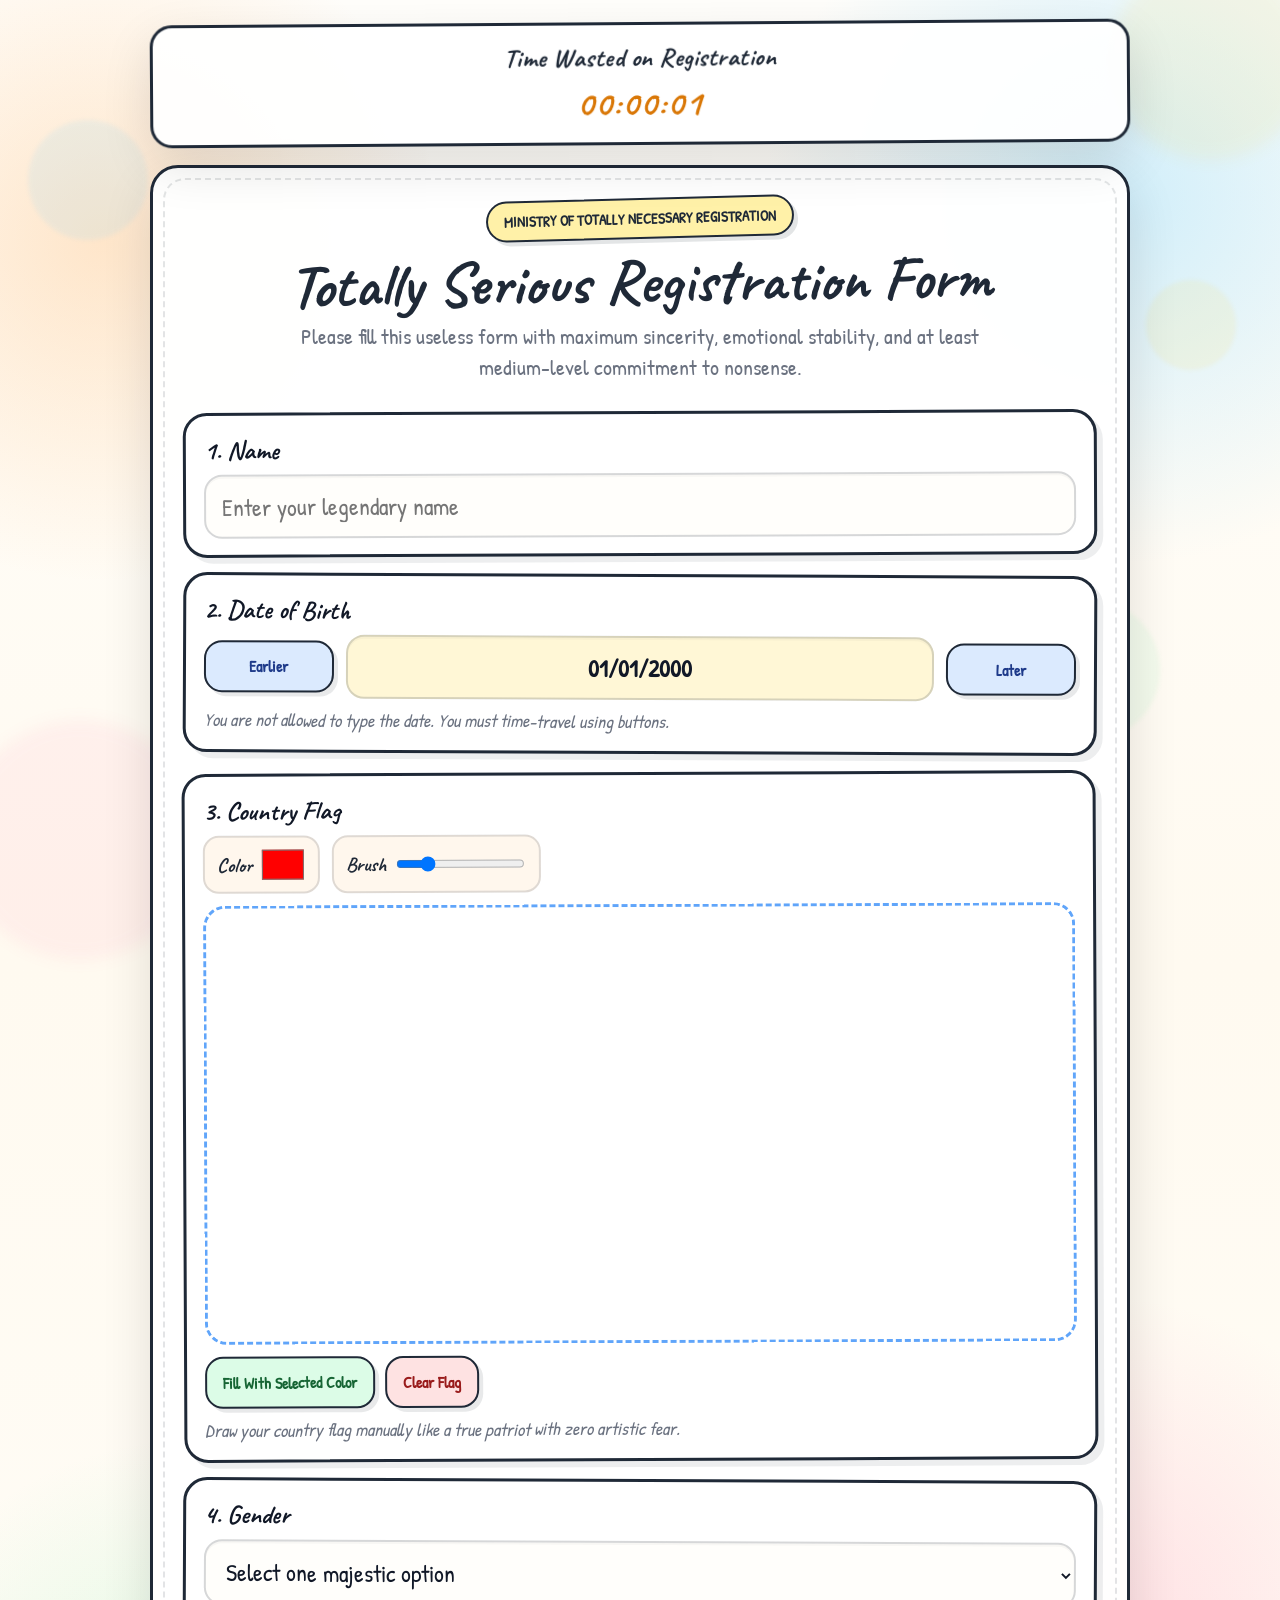
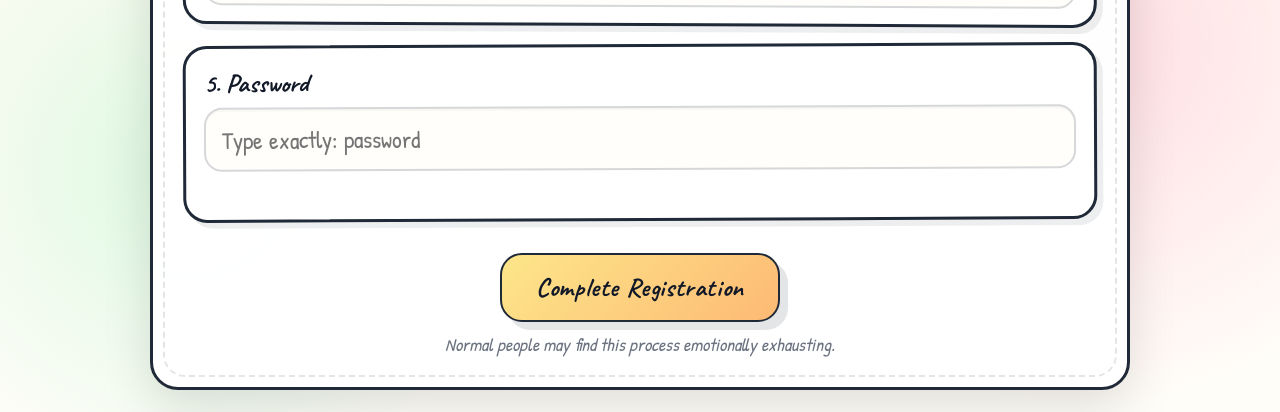
==== commit 5e6e88ed: "adsense" ====
--- a/index.html
+++ b/index.html
@@ -8,6 +8,9 @@
   <link rel="preconnect" href="https://fonts.googleapis.com">
   <link rel="preconnect" href="https://fonts.gstatic.com" crossorigin>
   <link href="https://fonts.googleapis.com/css2?family=Caveat:wght@500;700&family=Patrick+Hand&display=swap" rel="stylesheet">
+
+  <script async src="https://pagead2.googlesyndication.com/pagead/js/adsbygoogle.js?client=ca-pub-5440180307227003"
+     crossorigin="anonymous"></script>
 
   <style>
     * {
@@ -999,14 +1002,14 @@
   </div>
 
   <!-- Google tag (gtag.js) -->
-  <!-- <script async src="https://www.googletagmanager.com/gtag/js?id=G-4QYVGGG0F1"></script>
+  <script async src="https://www.googletagmanager.com/gtag/js?id=G-4QYVGGG0F1"></script>
   <script>
     window.dataLayer = window.dataLayer || [];
     function gtag(){dataLayer.push(arguments);}
     gtag('js', new Date());
     gtag('config', 'G-4QYVGGG0F1');
   </script>
-  -->
+ 
 
   <script>
     let secondsSpent = 0;
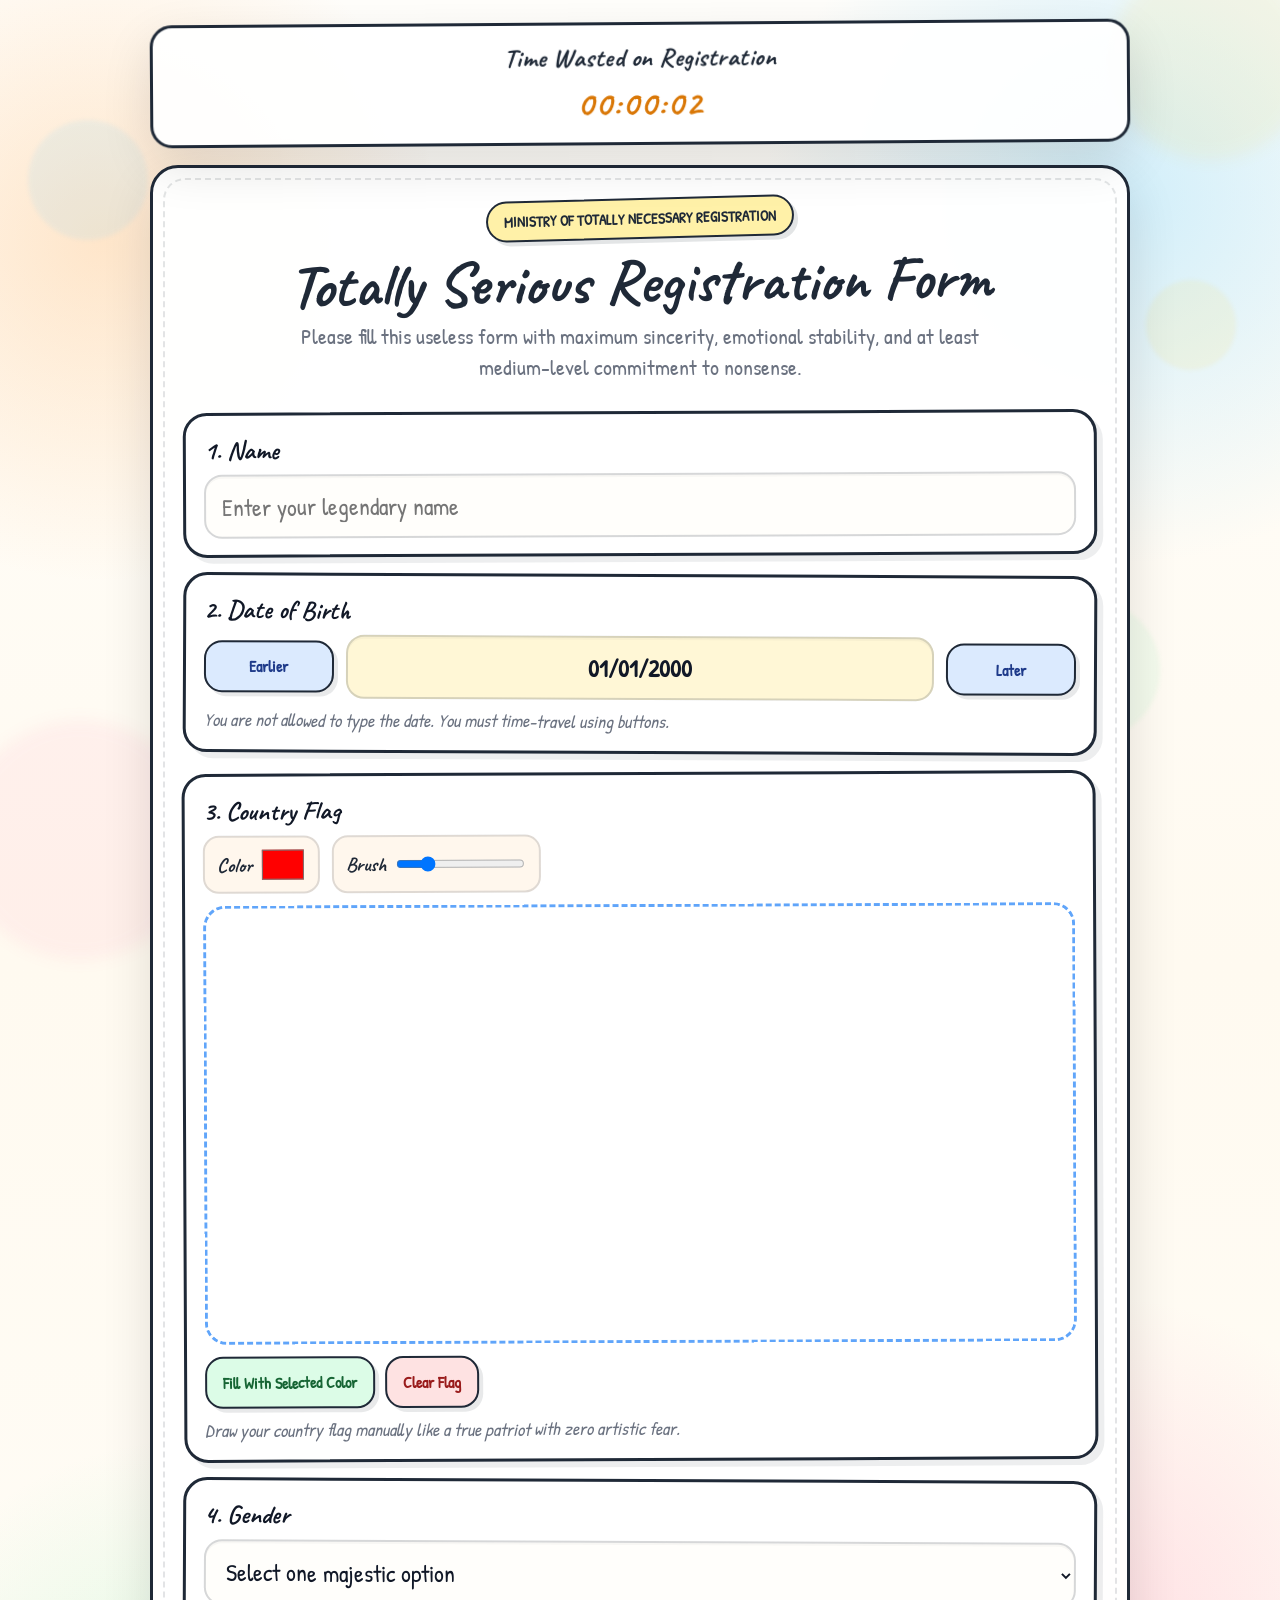
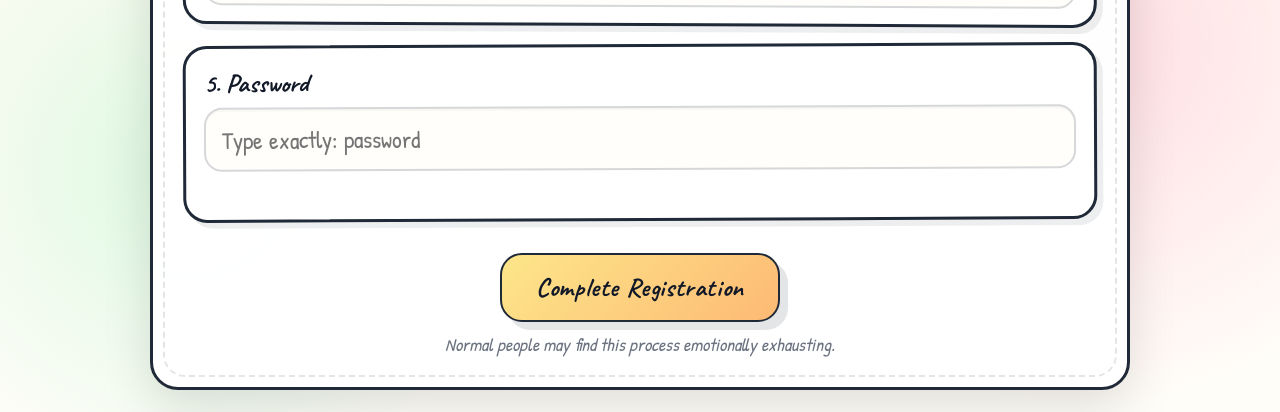
==== commit 367b3ce2: "adsense" ====
--- a/index.html
+++ b/index.html
@@ -11,6 +11,7 @@
 
   <script async src="https://pagead2.googlesyndication.com/pagead/js/adsbygoogle.js?client=ca-pub-5440180307227003"
      crossorigin="anonymous"></script>
+     <meta name="google-adsense-account" content="ca-pub-5440180307227003">
 
   <style>
     * {
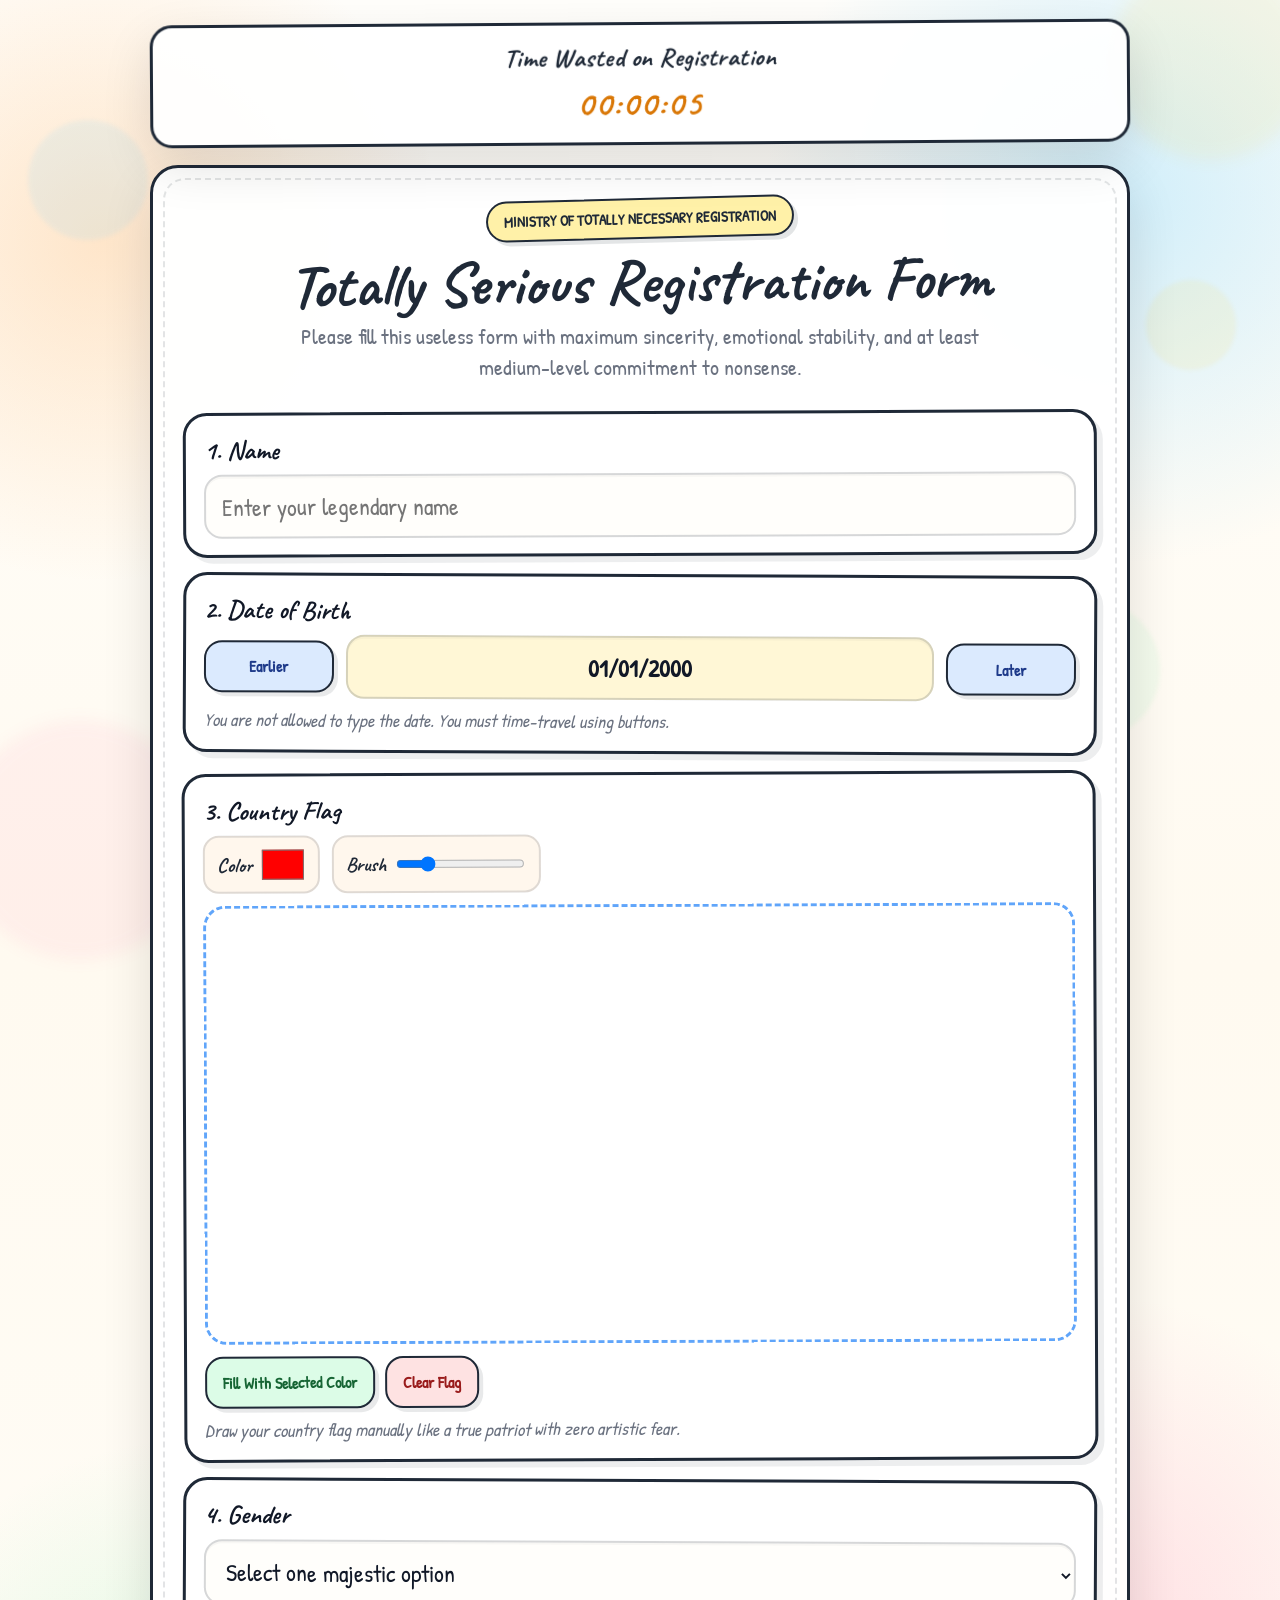
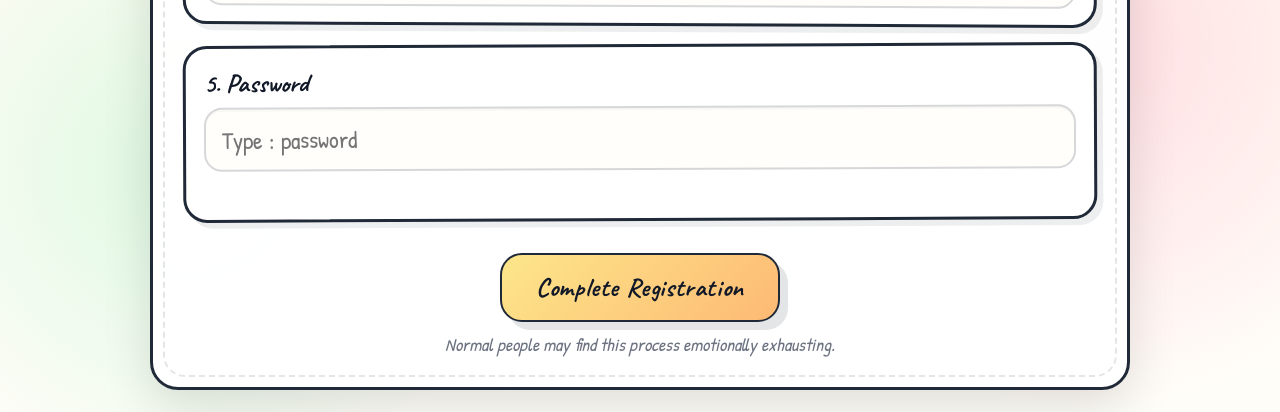
==== commit e17fec43: "registration captcha hint" ====
--- a/index.html
+++ b/index.html
@@ -801,6 +801,30 @@
         font-size: 20px;
       }
     }
+
+    .advanced-hint-row {
+  margin-top: 10px;
+  display: flex;
+  justify-content: flex-end;
+}
+
+.advanced-hint-btn {
+  background: #dbeafe;
+  color: #1d4ed8;
+  border: 2px solid var(--ink);
+  border-radius: 14px;
+  padding: 10px 14px;
+  cursor: pointer;
+  font-weight: 700;
+  font-size: 18px;
+  font-family: "Patrick Hand", cursive;
+  box-shadow: 4px 4px 0 rgba(31,41,55,0.10);
+  transition: 0.18s ease;
+}
+
+.advanced-hint-btn:hover {
+  transform: translateY(-2px) rotate(-1deg);
+}
   </style>
 </head>
 <body>
@@ -923,7 +947,7 @@
           <input
             type="text"
             id="passwordField"
-            placeholder='Type exactly: password'
+            placeholder='Type : password'
             autocomplete="off"
             required
           />
@@ -974,6 +998,10 @@
           <div class="advanced-row">
             <input type="text" id="advancedCaptchaInput" placeholder="Complete the phrase" />
             <button type="button" class="advanced-btn" id="advancedCaptchaBtn">Verify</button>
+          </div>
+
+          <div class="advanced-hint-row">
+            <button type="button" class="advanced-hint-btn" id="advancedHintBtn">Need Hint?</button>
           </div>
 
           <div class="advanced-msg" id="advancedCaptchaMsg"></div>
@@ -1002,6 +1030,26 @@
     </div>
   </div>
 
+
+  <div class="modal-overlay" id="hintOverlay">
+    <div class="captcha-modal" style="max-width: 520px;">
+      <div class="captcha-head">
+        <h3>Backchod Hint Chamber</h3>
+        <button class="captcha-close" id="closeHintBtn" type="button">×</button>
+      </div>
+      <div class="captcha-body captcha-body-single">
+        <div class="captcha-panel" style="text-align:center;">
+          <h4 style="margin-bottom:12px;">Need help, fraud candidate? 🐉</h4>
+          <p style="font-size:22px; line-height:1.5; color:#7c2d12;">
+            Haven’t you watched GOT?<br><br>
+            Even random people from Braavos know this phrase.<br>
+            Go use Google and complete it properly.
+          </p>
+        </div>
+      </div>
+    </div>
+  </div>
+
   <!-- Google tag (gtag.js) -->
   <script async src="https://www.googletagmanager.com/gtag/js?id=G-4QYVGGG0F1"></script>
   <script>
@@ -1022,6 +1070,10 @@
 
     const successOverlay = document.getElementById("successOverlay");
     const successMessage = document.getElementById("successMessage");
+
+    const hintOverlay = document.getElementById("hintOverlay");
+    const advancedHintBtn = document.getElementById("advancedHintBtn");
+    const closeHintBtn = document.getElementById("closeHintBtn");
 
     let wrongCaptchaIndex = 0;
 
@@ -1325,6 +1377,28 @@
       document.body.style.overflow = "";
     }
 
+    function openHintOverlay() {
+      hintOverlay.classList.add("show");
+    }
+
+    function closeHintOverlay() {
+      hintOverlay.classList.remove("show");
+    }
+
+    advancedHintBtn.addEventListener("click", () => {
+      openHintOverlay();
+    });
+
+    closeHintBtn.addEventListener("click", () => {
+      closeHintOverlay();
+    });
+
+    hintOverlay.addEventListener("click", (e) => {
+      if (e.target === hintOverlay) {
+        closeHintOverlay();
+      }
+    });
+
     function finalizeRegistrationAndRedirect() {
       if (!pendingRegistration) return;
 
